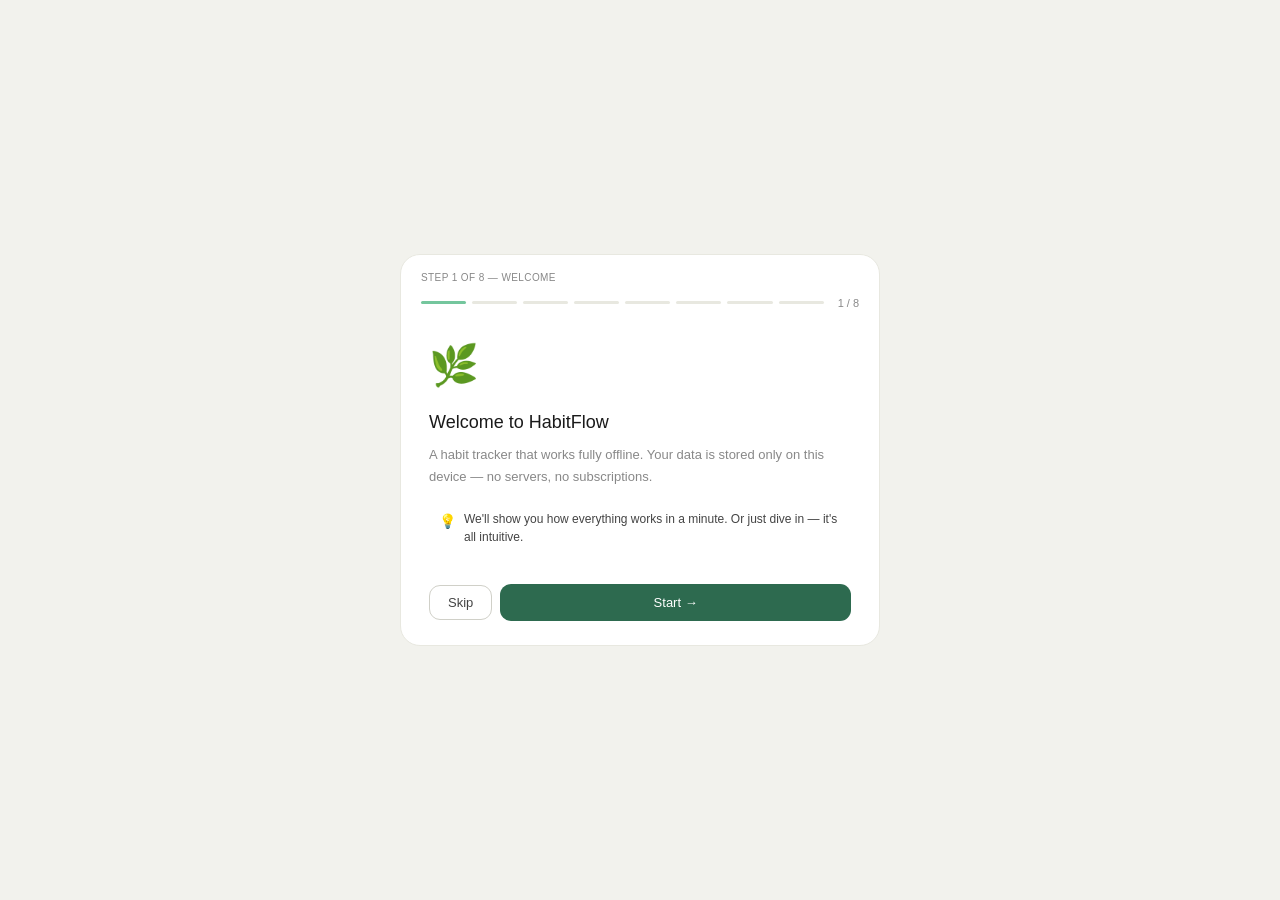
==== index.html @ 275e4781 "fix: move burger overlay to body level, add touchstart, bump SW to v6 Overlay inside sticky nav was " ====
<!DOCTYPE html>
<html lang="en" data-theme="light">
<head>
  <meta charset="UTF-8">
  <meta name="viewport" content="width=device-width, initial-scale=1.0">
  <title>HabitFlow</title>
  <meta name="description" content="Offline habit tracker — your data stays on your device">
  <meta name="theme-color" content="#2d6a4f">
  <meta name="mobile-web-app-capable" content="yes">
  <meta name="apple-mobile-web-app-capable" content="yes">
  <meta name="apple-mobile-web-app-status-bar-style" content="default">
  <meta name="apple-mobile-web-app-title" content="HabitFlow">
  <link rel="manifest" href="manifest.json">
  <link rel="apple-touch-icon" href="icons/icon-192.png">
  <link rel="stylesheet" href="css/style.css">
</head>
<body>

<canvas id="confCanvas"></canvas>

<div id="iosInAppBanner" class="ios-inapp-banner" hidden role="alert">
  <div class="ios-inapp-banner-inner">
    <p class="ios-inapp-banner-msg" id="iosInAppBannerMsg"></p>
    <button type="button" class="ios-inapp-banner-close"
            onclick="dismissIOSInAppBanner()" aria-label="Close">×</button>
  </div>
</div>

<!-- ════════════ ОНБОРДИНГ-МАСТЕР ════════════ -->
<div class="ob-overlay" id="onboardingScreen">
  <div class="ob-wizard">

    <!-- Прогресс -->
    <div class="ob-progress" id="obProgress"></div>

    <!-- Тело шага -->
    <div class="ob-body" id="obBody"></div>

    <!-- Футер -->
    <div class="ob-footer" id="obFooter"></div>

  </div>
</div>

<div class="app">

  <!-- ════════════ TOP NAV ════════════ -->
  <nav class="topnav">
    <div class="topnav-inner">

    <div class="nav-brand">
      <div class="nav-brand-icon">🌿</div>
      <span class="nav-brand-name">HabitFlow</span>
      <span class="nav-mobile-screen" id="navScreenName">Today</span>
      <div class="nav-mobile-date">
        <div class="nav-mobile-date-main" id="navDateMain">January 1</div>
        <div class="nav-mobile-date-week" id="navDateWeek">Monday</div>
      </div>
    </div>

    <div class="nav-tabs">
      <button class="nav-tab active" data-screen="today"
              type="button" onclick="navigate('today')">☀️ Today</button>
      <button class="nav-tab" data-screen="habits"
              type="button" onclick="navigate('habits')">✅ Habits</button>
      <button class="nav-tab" data-screen="analytics"
              type="button" onclick="navigate('analytics')">📊 Analytics</button>
      <button class="nav-tab" data-screen="badges"
              type="button" onclick="navigate('badges')">🏅 Badges</button>
    </div>

    <div class="nav-right">
      <div class="nav-net-status" id="navNetStatus" role="status" aria-live="polite">
        <span class="nav-net-status-ico" id="navNetStatusIco" aria-hidden="true"></span>
        <span class="nav-net-status-txt" id="navNetStatusTxt">● Online</span>
      </div>

      <!-- Аватар (только ПК) -->
      <button class="nav-avatar" type="button" onclick="navigate('badges')">
        <div class="nav-av-pic" id="navAvPic">🌱</div>
        <span class="nav-av-text" id="navAvText">Beginner · 0 pts</span>
      </button>

      <!-- Бургер-кнопка -->
      <button class="burger-btn" type="button"
              onclick="toggleBurger()" id="burgerBtn"
              title="Menu">
        <span class="burger-line"></span>
        <span class="burger-line"></span>
        <span class="burger-line"></span>
      </button>

    </div>

    <!-- Бургер-меню (дровер) -->
    <div class="burger-drawer" id="burgerDrawer">

      <!-- Тема -->
      <div class="burger-section">
        <div class="burger-section-title">Theme</div>
        <div class="burger-theme-grid">
          <button type="button" class="theme-btn active"
                  data-theme="light" onclick="setTheme('light')">
            <span class="theme-btn-ico">☀️</span>
            <span class="theme-btn-label">Light</span>
          </button>
          <button type="button" class="theme-btn"
                  data-theme="dark" onclick="setTheme('dark')">
            <span class="theme-btn-ico">🌙</span>
            <span class="theme-btn-label">Dark</span>
          </button>
          <button type="button" class="theme-btn"
                  data-theme="forest" onclick="setTheme('forest')">
            <span class="theme-btn-ico">🌿</span>
            <span class="theme-btn-label">Forest</span>
          </button>
          <button type="button" class="theme-btn"
                  data-theme="veloce" onclick="setTheme('veloce')">
            <span class="theme-btn-ico">◈</span>
            <span class="theme-btn-label">Veloce</span>
          </button>
        </div>
      </div>

      <!-- Виджеты (главный экран): прогресс дня → рекорд → серия → настроение -->
      <div class="burger-section">
        <div class="burger-section-title">Widgets</div>
        <div class="burger-widget-row">
          <span class="burger-widget-ico" aria-hidden="true">📊</span>
          <span class="burger-widget-label">Day progress</span>
          <button type="button" class="burger-widget-toggle" id="dayProgressWidgetToggleBurger"
                  onclick="toggleDayProgressWidget()"
                  aria-label="Show Day progress card on Today screen">
            <span class="mood-toggle-knob"></span>
          </button>
        </div>
        <div class="burger-widget-row">
          <span class="burger-widget-ico" aria-hidden="true">🏆</span>
          <span class="burger-widget-label">Personal best</span>
          <button type="button" class="burger-widget-toggle" id="bestStreakWidgetToggleBurger"
                  onclick="toggleBestStreakWidget()"
                  aria-label="Show Personal best card on Today screen">
            <span class="mood-toggle-knob"></span>
          </button>
        </div>
        <div class="burger-widget-row">
          <span class="burger-widget-ico" aria-hidden="true">🔥</span>
          <span class="burger-widget-label">Streak</span>
          <button type="button" class="burger-widget-toggle" id="seriesWidgetToggleBurger"
                  onclick="toggleSeriesWidget()"
                  aria-label="Show Streak card on Today screen">
            <span class="mood-toggle-knob"></span>
          </button>
        </div>
        <div class="burger-widget-row">
          <span class="burger-widget-ico" aria-hidden="true">😊</span>
          <span class="burger-widget-label">Mood</span>
          <button type="button" class="burger-widget-toggle" id="moodToggleBurger"
                  onclick="toggleMood()"
                  aria-label="Show mood widget on Today screen">
            <span class="mood-toggle-knob"></span>
          </button>
        </div>
      </div>

      <!-- Данные -->
      <div class="burger-section">
        <div class="burger-section-title">Data</div>
        <button type="button" class="burger-item"
                onclick="exportData();closeBurger()">
          <span class="burger-item-ico">💾</span>
          <span>Save backup</span>
        </button>
        <button type="button" class="burger-item"
                onclick="triggerImport();closeBurger()">
          <span class="burger-item-ico">📂</span>
          <span>Load backup</span>
        </button>
      </div>

      <!-- Прочее -->
      <div class="burger-section">
        <button type="button" class="burger-item" id="pwaInstallBtn"
                onclick="closeBurger();pwaTryInstall()">
          <span class="burger-item-ico">📲</span>
          <span>Install app</span>
        </button>
        <button type="button" class="burger-item"
                onclick="openOnboarding();closeBurger()">
          <span class="burger-item-ico">🎓</span>
          <span>App tutorial</span>
        </button>
        <button type="button" class="burger-item"
                onclick="openGuide();closeBurger()">
          <span class="burger-item-ico">❓</span>
          <span>Help</span>
        </button>
      </div>

      <div class="burger-version" id="burgerVersion"></div>

    </div>

    <input type="file" id="importFile" accept=".json,.html"
           style="display:none" onchange="importData(event)">

    </div>
  </nav>

  <!-- Нижняя навигация (только телефон) -->
  <nav class="bottom-nav" id="bottomNav">
    <button class="bottom-nav-item active" data-screen="today"
            type="button" onclick="navigate('today')">
      <span class="bottom-nav-ico">☀️</span>
      <span class="bottom-nav-lbl">Today</span>
    </button>
    <button class="bottom-nav-item" data-screen="habits"
            type="button" onclick="navigate('habits')">
      <span class="bottom-nav-ico">✅</span>
      <span class="bottom-nav-lbl">Habits</span>
    </button>
    <button class="bottom-nav-item" data-screen="analytics"
            type="button" onclick="navigate('analytics')">
      <span class="bottom-nav-ico">📊</span>
      <span class="bottom-nav-lbl">Analytics</span>
    </button>
    <button class="bottom-nav-item" data-screen="badges"
            type="button" onclick="navigate('badges')">
      <span class="bottom-nav-ico">🏅</span>
      <span class="bottom-nav-lbl">Badges</span>
    </button>
  </nav>

  <!-- ════════════ ЭКРАН: СЕГОДНЯ ════════════ -->
  <div class="screen active" id="screenToday">
    <div class="page-grid">

      <!-- ── Левая колонка: дашборд дня ── -->
      <div class="panel panel-body" id="todayLeft">

        <!-- Заголовок левой колонки «Сегодня» (на ПК/планшете; на телефоне скрыт в CSS) -->
        <div class="panel-title">Today's summary</div>

        <!-- Карточка прогресса дня (отдельно, над стриком) -->
        <div id="dayProgressSection" class="dash-gauge-card dash-gauge-card--top">
          <div id="segWrap">
            <svg id="gaugeArcSvg" viewBox="0 0 100 100" width="96" height="96" aria-hidden="true">
              <circle cx="50" cy="50" r="40" fill="none"
                      stroke="var(--border)" stroke-width="9"/>
              <circle id="gaugeArcFill" cx="50" cy="50" r="40" fill="none"
                      stroke="var(--accent)" stroke-width="9"
                      stroke-linecap="round"
                      stroke-dasharray="251.2" stroke-dashoffset="251.2"
                      transform="rotate(-90 50 50)"/>
            </svg>
            <div class="gauge-center">
              <div id="gaugePct" class="gauge-pct">0%</div>
            </div>
          </div>
          <div id="donutMeta" class="gauge-meta">0 of 0</div>
        </div>

        <!-- Личный рекорд (дней подряд; между прогрессом и серией) -->
        <div id="streakBestSection" class="dash-streak-card dash-streak-card--best">
          <div class="dash-streak-best-line">
            <span class="dash-streak-best-lbl">Personal best</span>
            <span class="dash-streak-best-val">
              <span id="streakVal">0</span><span class="dash-streak-best-unit"> days</span>
            </span>
          </div>
        </div>

        <!-- Серия (название привычки; длинное — переносится) -->
        <div id="streakSeriesSection" class="dash-streak-card dash-streak-card--series">
          <div class="dash-streak-series-line">
            <span class="dash-streak-series-lbl">Streak</span>
            <span class="dash-streak-series-val" id="streakName">—</span>
          </div>
        </div>

        <!-- Настроение -->
        <div id="moodSection" class="hidden">
          <div class="divider"></div>
          <div class="mood-compact-row">
            <div class="mood-compact-label">Track your mood</div>
            <div class="mood-row" id="moodRow"></div>
          </div>
        </div>

      </div>

      <!-- ── Центр: карточки привычек ── -->
      <div style="display:flex;flex-direction:column;gap:6px"
           id="todayCenter">

        <!-- Полезные -->
        <div class="sec-header">
          <span class="sec-label">Good habits</span>
          <span class="sec-badge" id="goodBadge">0 of 0</span>
        </div>
        <div id="goodList"
             style="display:flex;flex-direction:column;gap:6px"></div>

        <!-- Бонусные (скрыты по умолчанию) -->
        <div id="bonusSection" class="hidden">
          <div class="sec-header">
            <span class="sec-label">Bonus habits</span>
            <span class="sec-badge bonus">day off · +10 pts</span>
          </div>
          <div id="bonusList"
               style="display:flex;flex-direction:column;gap:6px"></div>
        </div>

        <!-- Вредные (скрыты если нет) -->
        <div id="badSection" class="hidden">
          <div class="sec-header" style="margin-top:4px">
            <span class="sec-label">Bad habits</span>
            <span class="sec-badge bad" id="badBadge"></span>
          </div>
          <div id="badList"
               style="display:flex;flex-direction:column;gap:6px"></div>

          <!-- Прогресс вредных -->
          <div class="progress-block">
            <div class="progress-header">
              <span class="progress-label">Held strong today</span>
              <span class="progress-pct" id="badPct"
                    style="color:var(--accent)">0 of 0</span>
            </div>
            <div class="bad-bar-track">
              <div class="bad-bar-green" id="badBarGreen"
                   style="width:0%"></div>
              <div class="bad-bar-red"   id="badBarRed"
                   style="width:0%"></div>
            </div>
            <div class="bar-legend">
              <div class="bar-legend-item">
                <div class="bar-legend-dot"
                     style="background:var(--accent)"></div>
                <span id="badLgGreen">Held: 0</span>
              </div>
              <div class="bar-legend-item">
                <div class="bar-legend-dot"
                     style="background:var(--bad)"></div>
                <span id="badLgRed">Slips: 0</span>
              </div>
              <div class="bar-legend-item">
                <div class="bar-legend-dot"
                     style="background:var(--border2)"></div>
                <span id="badLgGray">Unmarked: 0</span>
              </div>
            </div>
          </div>
        </div>

      </div>

      <!-- ── Правая колонка: статистика ── -->
      <div id="todayRight" style="display:flex;flex-direction:column;gap:12px">

        <!-- Хитмап 30 дней -->
        <div class="panel panel-body">
          <div class="panel-title">Activity · 30 days</div>
          <div class="heatmap" id="heatmap30"></div>
          <div class="bar-legend" style="margin-top:8px;
                                          justify-content:flex-end">
            <div class="bar-legend-item">
              <div class="bar-legend-dot"
                   style="background:var(--border2)"></div>
              <div class="bar-legend-dot"
                   style="background:var(--accent3)"></div>
              <div class="bar-legend-dot"
                   style="background:var(--accent2)"></div>
              <div class="bar-legend-dot"
                   style="background:var(--accent)"></div>
              <span style="margin-left:2px">less → more</span>
            </div>
          </div>
        </div>

        <!-- XP -->
        <div class="panel panel-body">
          <div class="xp-row">
            <span class="xp-stage" id="xpStage">Beginner</span>
            <span class="xp-next"  id="xpNext">→ In the Flow</span>
          </div>
          <div class="xp-track">
            <div class="xp-fill" id="xpFill" style="width:0%"></div>
          </div>
          <div class="xp-pts-row">
            <span id="xpCur">0 pts</span>
            <span id="xpMax">500 pts</span>
          </div>
        </div>

        <!-- Значки -->
        <div class="panel panel-body">
          <div class="panel-title" id="badgesTitle">Badges · 0 of 8</div>
          <div class="badges-grid" id="badgesGrid"></div>
        </div>

        <!-- Добавить привычку -->
        <button class="btn-add" type="button" onclick="openCreate('good')">
          <span class="btn-add-ico">+</span>
          Add habit
        </button>

      </div>

    </div>
  </div>

  <!-- ════════════ ОСТАЛЬНЫЕ ЭКРАНЫ ════════════ -->
  <div class="screen" id="screenHabits"></div>
  <div class="screen" id="screenAnalytics"></div>
  <div class="screen" id="screenBadges"></div>

</div><!-- .app -->

<!-- ════════════ МОДАЛКИ ════════════ -->
<div class="overlay" id="createOverlay"
     onclick="closeCreate(event)">
  <div class="modal" onclick="event.stopPropagation()"
       id="createModal"></div>
</div>

<div class="overlay" id="deleteOverlay"
     onclick="closeDelete(event)">
  <div class="modal" onclick="event.stopPropagation()"
       id="deleteModal"></div>
</div>

<div class="overlay" id="slipOverlay" onclick="closeSlip(event)">
  <div class="modal" onclick="event.stopPropagation()"
       id="slipModal"></div>
</div>

<div class="overlay" id="guideOverlay" onclick="closeGuide(event)">
  <div class="modal guide-modal" onclick="event.stopPropagation()">
    <div class="guide-modal-head">
      <button type="button" class="btn btn-ghost guide-close"
              onclick="closeGuide()">Close</button>
    </div>
    <div class="guide-body" id="guideBody"></div>
  </div>
</div>

<!-- ════════════ ТОСТЫ ════════════ -->
<div class="toast-wrap" id="toastWrap"></div>

<!-- Тост бейджа -->
<div id="badgeToast"
     style="display:none;position:fixed;bottom:24px;right:24px;
            background:var(--surface);border:0.5px solid var(--border);
            border-radius:var(--r-lg);padding:12px 16px;
            align-items:center;gap:12px;z-index:8000;
            box-shadow:0 4px 20px rgba(0,0,0,.1)">
  <div style="font-size:28px" id="badgeToastEmoji"></div>
  <div>
    <div style="font-size:13px;font-weight:500"
         id="badgeToastTitle"></div>
    <div style="font-size:11px;color:var(--text3)"
         id="badgeToastDesc"></div>
  </div>
</div>

<!-- ════════════ СКРИПТЫ ════════════ -->
<script src="js/data.js"></script>
<script src="js/state.js"></script>
<script src="js/helpers.js"></script>
<script src="js/render.js"></script>
<script src="js/actions.js"></script>
<script src="js/ui.js"></script>

<div class="burger-overlay" id="burgerOverlay" onclick="closeBurger()"></div>

</body>
</html>
---- css/style.css ----
﻿*, *::before, *::after { box-sizing: border-box; margin: 0; padding: 0; }

body {
  font-family: -apple-system, BlinkMacSystemFont, 'Segoe UI', sans-serif;
  background: var(--bg);
  color: var(--text1);
  font-size: 14px;
  line-height: 1.5;
  min-height: 100vh;
}

/* в”Ђв”Ђ РџРµСЂРµРјРµРЅРЅС‹Рµ в”Ђв”Ђв”Ђв”Ђв”Ђв”Ђв”Ђв”Ђв”Ђв”Ђв”Ђв”Ђв”Ђв”Ђв”Ђв”Ђв”Ђв”Ђв”Ђв”Ђв”Ђв”Ђв”Ђв”Ђв”Ђв”Ђв”Ђв”Ђв”Ђ */
:root {
  --bg:          #f2f2ed;
  --surface:     #ffffff;
  --border:      #e8e8e0;
  --border2:     #d0d0c8;

  --accent:      #2d6a4f;
  --accent2:     #74c69d;
  --accent3:     #c8e6d4;
  --accent-bg:   #f0faf4;

  --bad:         #e8856a;
  --bad-light:   #f5c0a8;
  --bad-bg:      #fef5f2;

  --bonus:       #d4a017;
  --bonus-light: #f0cc6a;
  --bonus-bg:    #fef9ee;

  --text1: #1a1a1a;
  --text2: #444444;
  --text3: #888888;
  --text4: #bbbbbb;

  --r-sm: 8px;
  --r-md: 11px;
  --r-lg: 14px;

  --streak-color: #e8720a;
  --hm-lv4:       #1a4d38;
}

/* в”Ђв”Ђ Р›СЌР№Р°СѓС‚ РїСЂРёР»РѕР¶РµРЅРёСЏ в”Ђв”Ђв”Ђв”Ђв”Ђв”Ђв”Ђв”Ђв”Ђв”Ђв”Ђв”Ђв”Ђв”Ђв”Ђв”Ђв”Ђв”Ђв”Ђв”Ђв”Ђв”Ђ */
.app {
  display: flex;
  flex-direction: column;
  min-height: 100vh;
}

.app > * {
  width: 100%;
}

/* Баннер: iPhone, встроенный браузер (ВК и др.) → открыть в Safari */
.ios-inapp-banner {
  position: fixed;
  top: 0;
  left: 0;
  right: 0;
  z-index: 10050;
  padding: max(10px, env(safe-area-inset-top, 0px)) 44px 12px 14px;
  background: linear-gradient(180deg, #1e4d3a 0%, var(--accent) 100%);
  color: #fff;
  font-size: 13px;
  line-height: 1.45;
  box-shadow: 0 2px 12px rgba(0, 0, 0, 0.18);
}

.ios-inapp-banner-inner {
  position: relative;
  max-width: 1280px;
  margin: 0 auto;
}

.ios-inapp-banner-msg {
  margin: 0;
  padding-right: 4px;
}

.ios-inapp-banner-close {
  position: absolute;
  top: 0;
  right: 0;
  width: 36px;
  height: 36px;
  margin: -4px -6px 0 0;
  border: none;
  border-radius: var(--r-sm);
  background: rgba(255, 255, 255, 0.15);
  color: #fff;
  font-size: 22px;
  line-height: 1;
  cursor: pointer;
  font-family: inherit;
  transition: background .15s;
}

.ios-inapp-banner-close:hover {
  background: rgba(255, 255, 255, 0.28);
}

html.ios-inapp-banner-visible .app {
  padding-top: calc(env(safe-area-inset-top, 0px) + 118px);
}

@media (min-width: 700px) {
  html.ios-inapp-banner-visible .app {
    padding-top: calc(env(safe-area-inset-top, 0px) + 96px);
  }
}

/* в”Ђв”Ђ Р’РµСЂС…РЅСЏСЏ РЅР°РІРёРіР°С†РёСЏ в”Ђв”Ђв”Ђв”Ђв”Ђв”Ђв”Ђв”Ђв”Ђв”Ђв”Ђв”Ђв”Ђв”Ђв”Ђв”Ђв”Ђв”Ђв”Ђв”Ђв”Ђв”Ђ */
.topnav {
  position: sticky;
  top: 0;
  z-index: 100;
  height: 52px;
  background: var(--surface);
  border-bottom: 0.5px solid var(--border);
  padding: 0 20px;
}

.topnav-inner {
  position: relative;
  max-width: 1280px;
  margin: 0 auto;
  height: 100%;
  display: flex;
  align-items: center;
  justify-content: space-between;
  gap: 16px;
}

.nav-brand {
  display: flex;
  align-items: center;
  gap: 8px;
  flex-shrink: 0;
}
.nav-brand-icon {
  width: 28px;
  height: 28px;
  border-radius: 8px;
  background: var(--accent);
  display: flex;
  align-items: center;
  justify-content: center;
  font-size: 14px;
}
.nav-brand-name {
  font-size: 15px;
  font-weight: 500;
}
.nav-mobile-screen {
  display: none;
}
.nav-mobile-date {
  display: flex;
  align-items: baseline;
  gap: 6px;
  margin-left: 8px;
}
.nav-mobile-date-main {
  font-size: 11px;
  color: var(--text3);
  white-space: nowrap;
}
.nav-mobile-date-week {
  font-size: 11px;
  color: var(--text3);
  white-space: nowrap;
}

/* ПК / планшет: день недели перед датой, «понедельник, 8 апреля» */
@media (min-width: 481px) {
  .nav-mobile-date-week {
    order: -1;
  }
  .nav-mobile-date-week::after {
    content: ',\00a0';
  }
  .nav-net-status-ico {
    display: none !important;
  }
}

/*
  Индикатор сети: на телефоне (портрет и альбом) — только иконка; на планшете и ПК — текст.
  Ниже — альбом типичного смартфона: ширина > 480px, низкая высота, без hover (курсора).
*/
@media (min-width: 481px) and (max-width: 932px) and (max-height: 480px) and (hover: none) {
  .nav-net-status {
    padding: 0;
    width: 28px;
    height: 28px;
    min-width: 28px;
    border-radius: var(--r-sm);
    margin-right: 4px;
    gap: 0;
  }
  .nav-net-status-txt {
    display: none !important;
  }
  .nav-net-status-ico {
    display: flex !important;
  }
}

.nav-tabs {
  display: flex;
  gap: 2px;
}
.nav-tab {
  padding: 6px 16px;
  border-radius: var(--r-md);
  font-size: 13px;
  color: var(--text3);
  cursor: pointer;
  border: none;
  background: transparent;
  transition: background .15s, color .15s;
  display: flex;
  align-items: center;
  gap: 5px;
  white-space: nowrap;
}
.nav-tab:hover  { background: var(--bg); color: var(--text2); }
.nav-tab.active { background: var(--accent); color: #fff; font-weight: 500; }

.nav-right {
  display: flex;
  align-items: center;
  gap: 8px;
  flex-shrink: 0;
}
.nav-net-status {
  display: flex;
  align-items: center;
  justify-content: center;
  gap: 6px;
  font-size: 11px;
  color: var(--accent);
  border: 0.5px solid var(--accent2);
  background: var(--accent-bg);
  border-radius: 999px;
  padding: 3px 8px;
  white-space: nowrap;
}
.nav-net-status-ico {
  display: none;
  align-items: center;
  justify-content: center;
  flex-shrink: 0;
  line-height: 0;
}
.nav-net-status-ico svg {
  display: block;
}
.nav-net-status.offline {
  color: var(--bad);
  border-color: var(--bad-light);
  background: var(--bad-bg);
}

.nav-avatar {
  display: flex;
  align-items: center;
  gap: 7px;
  padding: 4px 10px;
  border: 0.5px solid var(--border);
  border-radius: 20px;
  cursor: pointer;
  background: transparent;
  transition: border-color .15s;
}
.nav-avatar:hover { border-color: var(--border2); }
.nav-av-pic {
  width: 22px;
  height: 22px;
  border-radius: 50%;
  background: var(--accent3);
  display: flex;
  align-items: center;
  justify-content: center;
  font-size: 11px;
  overflow: hidden;
  flex-shrink: 0;
}
.nav-av-pic img { width: 100%; height: 100%; object-fit: cover; }
.nav-av-text {
  font-size: 12px;
  color: var(--text3);
  white-space: nowrap;
}

/* в”Ђв”Ђ РћСЃРЅРѕРІРЅР°СЏ СЃРµС‚РєР° 3 РєРѕР»РѕРЅРєРё в”Ђв”Ђв”Ђв”Ђв”Ђв”Ђв”Ђв”Ђв”Ђв”Ђв”Ђв”Ђв”Ђв”Ђв”Ђ */
.page-grid {
  display: grid;
  grid-template-columns: 220px 1fr 232px;
  gap: 12px;
  padding: 12px;
  align-items: start;
  flex: 1;
  max-width: 1280px;
  margin: 0 auto;
  width: 100%;
}

/* в”Ђв”Ђ Р­РєСЂР°РЅС‹ в”Ђв”Ђв”Ђв”Ђв”Ђв”Ђв”Ђв”Ђв”Ђв”Ђв”Ђв”Ђв”Ђв”Ђв”Ђв”Ђв”Ђв”Ђв”Ђв”Ђв”Ђв”Ђв”Ђв”Ђв”Ђв”Ђв”Ђв”Ђв”Ђв”Ђв”Ђв”Ђв”Ђ */
.screen { display: none; }
.screen.active { display: contents; }

/* в”Ђв”Ђ РЈРЅРёРІРµСЂСЃР°Р»СЊРЅР°СЏ РїР°РЅРµР»СЊ в”Ђв”Ђв”Ђв”Ђв”Ђв”Ђв”Ђв”Ђв”Ђв”Ђв”Ђв”Ђв”Ђв”Ђв”Ђв”Ђв”Ђв”Ђв”Ђ */
.panel {
  background: var(--surface);
  border: 0.5px solid var(--border);
  border-radius: var(--r-lg);
  overflow: hidden;
}
.panel-body { padding: 16px; }
.panel-title {
  font-size: 11px;
  color: var(--text3);
  text-transform: uppercase;
  letter-spacing: 0.5px;
  margin-bottom: 12px;
}

/* в”Ђв”Ђ РЎРµРєС†РёСЏ-Р·Р°РіРѕР»РѕРІРѕРє в”Ђв”Ђв”Ђв”Ђв”Ђв”Ђв”Ђв”Ђв”Ђв”Ђв”Ђв”Ђв”Ђв”Ђв”Ђв”Ђв”Ђв”Ђв”Ђв”Ђв”Ђв”Ђв”Ђ */
.sec-header {
  display: flex;
  justify-content: space-between;
  align-items: center;
  padding: 10px 0 6px;
}
.sec-label {
  font-size: 11px;
  color: var(--text3);
  text-transform: uppercase;
  letter-spacing: 0.5px;
}
.sec-badge {
  font-size: 11px;
  font-weight: 500;
  padding: 3px 10px;
  border-radius: 20px;
  background: var(--accent-bg);
  color: var(--accent);
  border: 0.5px solid var(--accent2);
}
.sec-badge.bad {
  background: var(--bad-bg);
  color: var(--bad);
  border-color: var(--bad-light);
}
.sec-badge.bonus {
  background: var(--bonus-bg);
  color: var(--bonus);
  border-color: var(--bonus-light);
}

/* в”Ђв”Ђ Р Р°Р·РґРµР»РёС‚РµР»СЊ в”Ђв”Ђв”Ђв”Ђв”Ђв”Ђв”Ђв”Ђв”Ђв”Ђв”Ђв”Ђв”Ђв”Ђв”Ђв”Ђв”Ђв”Ђв”Ђв”Ђв”Ђв”Ђв”Ђв”Ђв”Ђв”Ђв”Ђв”Ђ */
.divider {
  height: 0.5px;
  background: var(--border);
  margin: 12px 0;
}

/* в”Ђв”Ђ РљР°СЂС‚РѕС‡РєР° РїСЂРёРІС‹С‡РєРё (РїРѕР»РµР·РЅР°СЏ) в”Ђв”Ђв”Ђв”Ђв”Ђв”Ђв”Ђв”Ђв”Ђв”Ђв”Ђ */
.hcard {
  background: var(--surface);
  border: 0.5px solid var(--border);
  border-radius: var(--r-lg);
  overflow: hidden;
  position: relative;
  cursor: pointer;
  user-select: none;
  transition: border-color .2s, opacity .2s, transform .1s;
}
.hcard:active      { transform: scale(0.99); }
.hcard.hc-active   { border-color: var(--accent2); }
.hcard.hc-done     { opacity: 0.62; }
.hcard.hc-bonus    { border-color: var(--bonus-light); opacity: 1; }
.hcard.hc-bonus-done { border-color: var(--bonus-light); opacity: 0.62; }

.hcard-row {
  display: flex;
  align-items: stretch;
  min-height: 68px;
}

/* Р—РµР»С‘РЅР°СЏ Р·РѕРЅР° СЃР»РµРІР° вЂ” РїРѕСЏРІР»СЏРµС‚СЃСЏ РїРѕСЃР»Рµ С‡РµРєР° */
.hcard-done-zone {
  width: 0;
  overflow: hidden;
  flex-shrink: 0;
  display: flex;
  align-items: center;
  justify-content: center;
  flex-direction: column;
  gap: 2px;
  background: var(--accent);
  transition: width .32s cubic-bezier(.4,0,.2,1);
}
.hcard.hc-done       .hcard-done-zone { width: 52px; }
.hcard.hc-bonus-done .hcard-done-zone { width: 52px; background: var(--bonus); }

.hcard-done-ico {
  font-size: 15px;
  color: #fff;
  opacity: 0;
  transition: opacity .2s .15s;
}
.hcard-done-lbl {
  font-size: 9px;
  color: rgba(255,255,255,.85);
  opacity: 0;
  transition: opacity .2s .2s;
}
.hcard.hc-done .hcard-done-ico,
.hcard.hc-done .hcard-done-lbl,
.hcard.hc-bonus-done .hcard-done-ico,
.hcard.hc-bonus-done .hcard-done-lbl { opacity: 1; }

/* РћСЃРЅРѕРІРЅРѕР№ РєРѕРЅС‚РµРЅС‚ РєР°СЂС‚РѕС‡РєРё */
.hcard-body {
  flex: 1;
  padding: 11px 13px;
  display: flex;
  flex-direction: column;
  justify-content: center;
  gap: 3px;
  min-width: 0;
}
.hcard-top {
  display: flex;
  align-items: center;
  gap: 8px;
}
.hcard-ico  { font-size: 17px; flex-shrink: 0; }
.hcard-name {
  font-size: 13px;
  font-weight: 500;
  color: var(--text1);
  white-space: nowrap;
  overflow: hidden;
  text-overflow: ellipsis;
}
.hcard-sub { font-size: 11px; color: var(--text3); padding-left: 25px; }
.hcard-sub.hs-streak { color: var(--streak-color); }
.hcard-sub.hs-bonus  { color: var(--bonus); }

/* РџСЂР°РІР°СЏ Р·РѕРЅР° вЂ” РєРЅРѕРїРєР° С‡РµРєР° */
.hcard-check-zone {
  width: 52px;
  flex-shrink: 0;
  display: flex;
  align-items: center;
  justify-content: center;
  border-left: 0.5px solid var(--border);
  overflow: hidden;
  transition: width .32s cubic-bezier(.4,0,.2,1);
}
.hcard.hc-done .hcard-check-zone,
.hcard.hc-bonus-done .hcard-check-zone { width: 0; border-left: none; }
.hcard.hc-active .hcard-check-zone { border-color: var(--accent2); }
.hcard.hc-bonus  .hcard-check-zone { border-color: var(--bonus-light); }

.hcard-btn {
  width: 28px;
  height: 28px;
  border-radius: 50%;
  border: 1.5px solid var(--border2);
  display: flex;
  align-items: center;
  justify-content: center;
  transition: border-color .2s, transform .15s;
}
.hcard:hover .hcard-btn   { transform: scale(1.1); }
.hcard.hc-active .hcard-btn { border-color: var(--accent); }
.hcard.hc-bonus  .hcard-btn { border-color: var(--bonus); }

/* РџСЂРѕРіСЂРµСЃСЃ-С‡РµСЂС‚Р° СЃРЅРёР·Сѓ */
.hcard-bar-track { height: 2px; background: var(--border); }
.hcard-bar {
  height: 100%;
  width: 0%;
  border-radius: 0 2px 2px 0;
  transition: width .4s ease;
}
.hcard.hc-done       .hcard-bar { width: 100%; background: var(--accent); }
.hcard.hc-bonus-done .hcard-bar { width: 100%; background: var(--bonus); }

/* РњРµС‚РєР° РІСЂРµРјРµРЅРё */
.hcard-time {
  position: absolute;
  right: 8px;
  top: 7px;
  font-size: 10px;
  color: var(--accent);
  opacity: 0;
  transition: opacity .3s .2s;
  pointer-events: none;
}
.hcard.hc-done       .hcard-time { opacity: 1; }
.hcard.hc-bonus-done .hcard-time { opacity: 1; color: var(--bonus); }

/* в”Ђв”Ђ РљР°СЂС‚РѕС‡РєР° РІСЂРµРґРЅРѕР№ РїСЂРёРІС‹С‡РєРё в”Ђв”Ђв”Ђв”Ђв”Ђв”Ђв”Ђв”Ђв”Ђв”Ђв”Ђв”Ђв”Ђв”Ђ */
.bcard {
  background: transparent;
  border: none;
  border-radius: var(--r-lg);
  overflow: visible;
  position: relative;
  cursor: default;
  user-select: none;
  transform-style: preserve-3d;
  transition: transform 1.1s cubic-bezier(0.45, 0, 0.55, 1);
  min-height: 68px;
}
.bcard:active   { transform: scale(0.99); }
.bcard.bc-clean   { border-color: var(--accent2); }
.bcard.bc-slipped { border-color: var(--bad); }

.bcard-row {
  display: flex;
  align-items: stretch;
  min-height: 68px;
}

/* Р¦РІРµС‚РЅР°СЏ Р·РѕРЅР° СЃР»РµРІР° вЂ” РїРѕСЏРІР»СЏРµС‚СЃСЏ РїРѕСЃР»Рµ РІС‹Р±РѕСЂР° */
.bcard-result-zone {
  width: 0;
  overflow: hidden;
  flex-shrink: 0;
  display: flex;
  align-items: center;
  justify-content: center;
  flex-direction: column;
  gap: 2px;
  cursor: pointer;
  transition: width .32s cubic-bezier(.4,0,.2,1);
}
.bcard.bc-clean   .bcard-result-zone { width: 52px; background: var(--accent); }
.bcard.bc-slipped .bcard-result-zone { width: 52px; background: var(--bad); }

.bcard-result-ico {
  font-size: 15px;
  color: #fff;
  opacity: 0;
  transition: opacity .2s .15s;
}
.bcard-result-lbl {
  font-size: 9px;
  color: rgba(255,255,255,.85);
  opacity: 0;
  transition: opacity .2s .2s;
}
.bcard.bc-clean .bcard-result-ico,
.bcard.bc-clean .bcard-result-lbl,
.bcard.bc-slipped .bcard-result-ico,
.bcard.bc-slipped .bcard-result-lbl { opacity: 1; }

/* РљРѕРЅС‚РµРЅС‚ */
.bcard-body {
  flex: 1;
  padding: 11px 13px;
  display: flex;
  flex-direction: column;
  justify-content: center;
  gap: 3px;
  min-width: 0;
}
.bcard-top  { display: flex; align-items: center; gap: 8px; }
.bcard-ico  { font-size: 17px; flex-shrink: 0; }
.bcard-name {
  font-size: 13px;
  font-weight: 500;
  color: var(--text1);
  white-space: nowrap;
  overflow: hidden;
  text-overflow: ellipsis;
}
.bcard-sub       { font-size: 11px; color: var(--text3); padding-left: 25px; }
.bcard-sub.bs-ok  { color: var(--accent); }
.bcard-sub.bs-bad { color: var(--bad); }

/* РџСЂР°РІР°СЏ Р·РѕРЅР° вЂ” РґРІРµ РєРЅРѕРїРєРё */
.bcard-btns {
  width: 84px;
  flex-shrink: 0;
  display: flex;
  align-items: center;
  justify-content: center;
  gap: 7px;
  padding: 0 11px;
  border-left: 0.5px solid var(--border);
  overflow: hidden;
  transition: width .32s cubic-bezier(.4,0,.2,1);
}
.bcard.bc-clean   .bcard-btns { width: 0; padding: 0; border-left: none; }
.bcard.bc-slipped .bcard-btns { width: 0; padding: 0; border-left: none; }

.btn-green {
  width: 30px; height: 30px;
  border-radius: 50%;
  border: 1.5px solid var(--accent);
  background: transparent;
  display: flex; align-items: center; justify-content: center;
  cursor: pointer;
  transition: background .15s, transform .1s;
  flex-shrink: 0;
}
.btn-green:hover { background: var(--accent-bg); transform: scale(1.1); }

.btn-red {
  width: 30px; height: 30px;
  border-radius: 50%;
  border: 1.5px solid var(--bad-light);
  background: transparent;
  display: flex; align-items: center; justify-content: center;
  cursor: pointer;
  transition: background .15s, transform .1s;
  flex-shrink: 0;
}
.btn-red:hover { background: var(--bad-bg); transform: scale(1.1); }

/* РџСЂРѕРіСЂРµСЃСЃ-С‡РµСЂС‚Р° РІСЂРµРґРЅРѕР№ */
.bcard-bar-track { height: 2px; background: var(--border); }
.bcard-bar {
  height: 100%;
  width: 0%;
  border-radius: 0 2px 2px 0;
  transition: width .4s ease;
}
.bcard.bc-clean   .bcard-bar { width: 100%; background: var(--accent); }
.bcard.bc-slipped .bcard-bar { width: 100%; background: var(--bad); }

/* в”Ђв”Ђ РџРѕР»РѕСЃР° РїСЂРѕРіСЂРµСЃСЃР° РґРЅСЏ в”Ђв”Ђв”Ђв”Ђв”Ђв”Ђв”Ђв”Ђв”Ђв”Ђв”Ђв”Ђв”Ђв”Ђв”Ђв”Ђв”Ђв”Ђв”Ђ */
.progress-block { margin-top: 14px; }
.progress-header {
  display: flex;
  justify-content: space-between;
  align-items: center;
  margin-bottom: 5px;
}
.progress-label { font-size: 11px; color: var(--text3); }
.progress-pct   { font-size: 11px; font-weight: 500; }

/* РџРѕР»РѕСЃР° РїРѕР»РµР·РЅС‹С…: Р·РµР»С‘РЅР°СЏ + Р·РѕР»РѕС‚Р°СЏ */
.good-bar-track {
  height: 6px;
  background: var(--border);
  border-radius: 3px;
  overflow: hidden;
  display: flex;
}
.good-bar-green {
  height: 100%;
  background: var(--accent);
  border-radius: 3px 0 0 3px;
  transition: width .4s ease;
}
.good-bar-gold {
  height: 100%;
  background: var(--bonus-light);
  transition: width .4s ease;
}

/* РџРѕР»РѕСЃР° РІСЂРµРґРЅС‹С…: Р·РµР»С‘РЅР°СЏ + РєСЂР°СЃРЅР°СЏ */
.bad-bar-track {
  height: 6px;
  background: var(--border);
  border-radius: 3px;
  overflow: hidden;
  display: flex;
}
.bad-bar-green {
  height: 100%;
  background: var(--accent);
  transition: width .4s ease;
}
.bad-bar-red {
  height: 100%;
  background: var(--bad);
  transition: width .4s ease;
}

/* Р›РµРіРµРЅРґР° РїРѕР»РѕСЃС‹ */
.bar-legend {
  display: flex;
  gap: 12px;
  margin-top: 5px;
}
.bar-legend-item {
  display: flex;
  align-items: center;
  gap: 4px;
  font-size: 10px;
  color: var(--text3);
}
.bar-legend-dot {
  width: 7px; height: 7px;
  border-radius: 50%;
  flex-shrink: 0;
}

/* ── SVG-дуга прогресса дня ─────────────────────────────── */
#segWrap {
  position: relative;
  display: flex;
  align-items: center;
  justify-content: center;
  width: 96px;
  height: 96px;
  flex-shrink: 0;
}

#gaugeArcSvg {
  display: block;
}

.gauge-center {
  position: absolute;
  inset: 0;
  display: flex;
  align-items: center;
  justify-content: center;
}

.gauge-pct {
  font-size: 18px;
  font-weight: 700;
  color: var(--text1);
  line-height: 1;
}

.gauge-meta {
  font-size: 11px;
  color: var(--text3);
  text-align: center;
  margin-top: 4px;
}

#gaugeArcFill {
  transition: stroke-dashoffset .45s ease;
}

/* РљР°СЂС‚РѕС‡РєР° РёРЅРґРёРєР°С‚РѕСЂР° */
.dash-gauge-card {
  display: flex;
  flex-direction: column;
  align-items: center;
  gap: 6px;
}

/* Верхняя карточка только с графиком дня (над стриком) */
.dash-gauge-card--top {
  width: 100%;
  align-self: stretch;
  box-sizing: border-box;
  align-items: stretch;
}

#todayLeft .dash-gauge-card--top {
  background: var(--surface);
  border: 0.5px solid var(--border);
  border-radius: var(--r-lg);
  padding: 12px 14px;
}

/* РљР°СЂС‚РѕС‡РєР° СЃС‚СЂРёРєР° */
.dash-streak-card {
  display: flex;
  flex-direction: column;
  gap: 8px;
}

#todayLeft .dash-streak-card--best,
#todayLeft .dash-streak-card--series {
  width: 100%;
  align-self: stretch;
  box-sizing: border-box;
  background: var(--surface);
  border: 0.5px solid var(--border);
  border-radius: var(--r-lg);
  padding: 12px 14px;
}

/* Одна строка: подпись + число дней */
.dash-streak-best-line {
  display: flex;
  flex-wrap: nowrap;
  align-items: baseline;
  justify-content: space-between;
  gap: 8px;
  min-width: 0;
}

.dash-streak-best-lbl {
  font-size: 10px;
  color: var(--text3);
  flex-shrink: 0;
}

.dash-streak-best-val {
  display: flex;
  align-items: baseline;
  gap: 2px;
  white-space: nowrap;
  flex-shrink: 0;
}

.dash-streak-best-val #streakVal {
  font-size: 20px;
  font-weight: 500;
  color: var(--text1);
}

.dash-streak-best-unit {
  font-size: 11px;
  font-weight: 400;
  color: var(--text3);
}

.dash-streak-series-line {
  display: flex;
  align-items: flex-start;
  justify-content: space-between;
  gap: 8px 12px;
  min-width: 0;
}

.dash-streak-series-lbl {
  font-size: 10px;
  color: var(--text3);
  flex-shrink: 0;
  line-height: 1.35;
  padding-top: 1px;
}

.dash-streak-series-val {
  flex: 1;
  min-width: 0;
  font-size: 11px;
  font-weight: 500;
  color: var(--streak-color);
  text-align: right;
  line-height: 1.35;
  word-wrap: break-word;
  overflow-wrap: anywhere;
}

/* Левая колонка: не обрезаем настроение (у .panel по умолчанию overflow:hidden) */
#todayLeft.panel {
  overflow: visible;
}

#todayLeft > .panel-title {
  line-height: 1.4;
}

#todayLeft #moodSection {
  flex-shrink: 0;
  min-height: min-content;
  overflow: visible;
}

/* РќР°СЃС‚СЂРѕРµРЅРёРµ РєРѕРјРїР°РєС‚РЅРѕ */
.mood-compact-label {
  font-size: 10px;
  color: var(--text3);
  width: 100%;
  flex-shrink: 0;
  line-height: 1.3;
}

.mood-compact-row {
  display: flex;
  flex-direction: column;
  align-items: stretch;
  gap: 8px;
  padding-top: 8px;
  padding-bottom: 4px;
  overflow: visible;
  flex-shrink: 0;
  min-height: min-content;
}

#todayLeft .mood-compact-row {
  width: 100%;
  max-width: 260px;
  align-self: flex-start;
  box-sizing: border-box;
}

.mood-compact-row .mood-row {
  width: 100%;
  justify-content: space-between;
  flex-wrap: nowrap;
  flex-shrink: 0;
  min-height: 40px;
  overflow: visible;
}

/* в”Ђв”Ђ РЎРїРёРґРѕРјРµС‚СЂ в”Ђв”Ђв”Ђв”Ђв”Ђв”Ђв”Ђв”Ђв”Ђв”Ђв”Ђв”Ђв”Ђв”Ђв”Ђв”Ђв”Ђв”Ђв”Ђв”Ђв”Ђв”Ђв”Ђв”Ђв”Ђв”Ђв”Ђв”Ђв”Ђв”Ђ */
.donut-meta {
  font-size: 12px;
  color: var(--text3);
  text-align: center;
  margin-top: 4px;
}

/* в”Ђв”Ђ РҐРёС‚РјР°Рї 30 РґРЅРµР№ в”Ђв”Ђв”Ђв”Ђв”Ђв”Ђв”Ђв”Ђв”Ђв”Ђв”Ђв”Ђв”Ђв”Ђв”Ђв”Ђв”Ђв”Ђв”Ђв”Ђв”Ђв”Ђв”Ђв”Ђв”Ђ */
.heatmap {
  display: grid;
  grid-template-columns: repeat(10, 1fr);
  gap: 3px;
}
.hm-cell {
  aspect-ratio: 1;
  border-radius: 4px;
  background: var(--border);
  opacity: .55;
}
.hm-cell.lv1 { background: var(--accent3); opacity: .75; }
.hm-cell.lv2 { background: var(--accent2); opacity: .85; }
.hm-cell.lv3 { background: var(--accent);  opacity: 1; }
.hm-cell.lv4 { background: var(--hm-lv4);  opacity: 1; }
.hm-cell.today {
  outline: 2px solid var(--accent);
  outline-offset: 1px;
  opacity: 1;
}

/* ── Дорожная карта стадий ─────────────────────────────── */
.stages-road {
  display: flex;
  align-items: flex-start;
  justify-content: center;
  gap: 0;
  margin-top: 16px;
  padding: 4px 0 8px;
}

.stages-road-item {
  display: flex;
  flex-direction: column;
  align-items: center;
  gap: 4px;
  opacity: 0.4;
  flex: 1 1 0;
  min-width: 0;
}

.stages-road-item.done    { opacity: 0.7; }
.stages-road-item.current { opacity: 1; }

.stages-road-dot {
  width: 34px;
  height: 34px;
  border-radius: 50%;
  background: color-mix(in srgb, var(--sc) 20%, transparent);
  border: 2px solid var(--sc, var(--border));
  display: flex;
  align-items: center;
  justify-content: center;
  font-size: 16px;
  flex-shrink: 0;
  transition: transform .2s;
}

.stages-road-item.current .stages-road-dot {
  transform: scale(1.2);
  box-shadow: 0 0 10px color-mix(in srgb, var(--sc) 55%, transparent);
}

.stages-road-name {
  font-size: 9px;
  font-weight: 500;
  color: var(--text2);
  text-align: center;
  line-height: 1.2;
  word-break: break-word;
  hyphens: auto;
}

.stages-road-item.current .stages-road-name { color: var(--text1); font-weight: 600; }

.stages-road-pts {
  font-size: 8px;
  color: var(--text3);
}

.stages-road-line {
  width: 10px;
  height: 2px;
  background: var(--border);
  margin-top: 16px;
  flex: 0 0 10px;
  border-radius: 1px;
}

.stages-road-line.done { background: var(--accent2); }

/* в”Ђв”Ђ XP РїСЂРѕРіСЂРµСЃСЃ в”Ђв”Ђв”Ђв”Ђв”Ђв”Ђв”Ђв”Ђв”Ђв”Ђв”Ђв”Ђв”Ђв”Ђв”Ђв”Ђв”Ђв”Ђв”Ђв”Ђв”Ђв”Ђв”Ђв”Ђв”Ђв”Ђв”Ђв”Ђ */
.xp-row {
  display: flex;
  justify-content: space-between;
  align-items: baseline;
  margin-bottom: 6px;
}
.xp-stage { font-size: 12px; font-weight: 500; }
.xp-next  { font-size: 11px; color: var(--text3); }
.xp-track {
  height: 6px;
  background: var(--border);
  border-radius: 3px;
  overflow: hidden;
  margin-bottom: 5px;
}
.xp-fill {
  height: 100%;
  background: var(--accent);
  border-radius: 3px;
  transition: width .5s ease;
}
.xp-pts-row {
  display: flex;
  justify-content: space-between;
  font-size: 11px;
  color: var(--text3);
}

/* в”Ђв”Ђ Р—РЅР°С‡РєРё (СЃРµС‚РєР°) в”Ђв”Ђв”Ђв”Ђв”Ђв”Ђв”Ђв”Ђв”Ђв”Ђв”Ђв”Ђв”Ђв”Ђв”Ђв”Ђв”Ђв”Ђв”Ђв”Ђв”Ђв”Ђв”Ђв”Ђв”Ђ */
.badges-grid {
  display: grid;
  grid-template-columns: repeat(4, 1fr);
  gap: 6px;
}
.badge-cell {
  aspect-ratio: 1;
  border-radius: 50%;
  border: 0.5px solid var(--border);
  background: var(--bg);
  display: flex;
  align-items: center;
  justify-content: center;
  font-size: 15px;
  transition: transform .15s;
  cursor: default;
}
.badge-cell.earned {
  background: var(--accent-bg);
  border: 1.5px solid var(--accent2);
}
.badge-cell.locked { opacity: 0.28; }

/* в”Ђв”Ђ РќР°СЃС‚СЂРѕРµРЅРёРµ в”Ђв”Ђв”Ђв”Ђв”Ђв”Ђв”Ђв”Ђв”Ђв”Ђв”Ђв”Ђв”Ђв”Ђв”Ђв”Ђв”Ђв”Ђв”Ђв”Ђв”Ђв”Ђв”Ђв”Ђв”Ђв”Ђв”Ђв”Ђв”Ђ */
.mood-row {
  display: flex;
  justify-content: space-between;
  align-items: center;
  gap: 4px;
  min-width: 0;
}
.mood-btn {
  flex: 1 1 0;
  min-width: 26px;
  min-height: 26px;
  aspect-ratio: 1;
  border-radius: 50%;
  border: none;
  background: transparent;
  display: flex;
  align-items: center;
  justify-content: center;
  cursor: pointer;
  transition: transform .15s;
  padding: 2px;
}

.mood-btn:hover    { transform: scale(1.18); }
.mood-btn.selected {
  transform: scale(1.35);
  filter: drop-shadow(0 0 6px var(--accent));
}

/* в”Ђв”Ђ Toast в”Ђв”Ђв”Ђв”Ђв”Ђв”Ђв”Ђв”Ђв”Ђв”Ђв”Ђв”Ђв”Ђв”Ђв”Ђв”Ђв”Ђв”Ђв”Ђв”Ђв”Ђв”Ђв”Ђв”Ђв”Ђв”Ђв”Ђв”Ђв”Ђв”Ђв”Ђв”Ђв”Ђв”Ђ */
.toast-wrap {
  position: fixed;
  bottom: 20px;
  left: 50%;
  transform: translateX(-50%);
  display: flex;
  flex-direction: column;
  gap: 8px;
  z-index: 9000;
  pointer-events: none;
}
.toast {
  background: var(--surface);
  border: 0.5px solid var(--border);
  border-radius: var(--r-md);
  padding: 10px 16px;
  font-size: 12px;
  color: var(--text1);
  box-shadow: 0 4px 16px rgba(0,0,0,.08);
  opacity: 0;
  transform: translateY(8px);
  transition: opacity .2s, transform .2s;
  white-space: nowrap;
}

/* в”Ђв”Ђ РњРѕРґР°Р»СЊРЅС‹Рµ РѕРєРЅР° в”Ђв”Ђв”Ђв”Ђв”Ђв”Ђв”Ђв”Ђв”Ђв”Ђв”Ђв”Ђв”Ђв”Ђв”Ђв”Ђв”Ђв”Ђв”Ђв”Ђв”Ђв”Ђв”Ђв”Ђв”Ђ */
.overlay {
  position: fixed;
  inset: 0;
  background: rgba(0,0,0,.28);
  display: none;
  align-items: center;
  justify-content: center;
  z-index: 5000;
}
.overlay.open { display: flex; }
.modal {
  background: var(--surface);
  border-radius: var(--r-lg);
  border: 0.5px solid var(--border);
  padding: 20px;
  width: 400px;
  max-width: 92vw;
  max-height: 82vh;
  overflow-y: auto;
}
.modal-title {
  font-size: 15px;
  font-weight: 500;
  margin-bottom: 16px;
}
.modal-footer {
  display: flex;
  justify-content: flex-end;
  gap: 8px;
  margin-top: 20px;
}

/* РЎРїСЂР°РІРєР°: С‚РѕС‚ Р¶Рµ РІРёР·СѓР°Р», С‡С‚Рѕ РІ РѕС‚РґРµР»СЊРЅРѕРј HTML-С„Р°Р№Р»Рµ РїРѕРјРѕС‰Рё */
.guide-modal {
  width: min(640px, 94vw);
}

.guide-modal-head {
  display: flex;
  justify-content: flex-end;
  margin-bottom: 8px;
}

.guide-close {
  flex-shrink: 0;
  padding: 6px 12px;
}

.guide-body {
  font-family: -apple-system, BlinkMacSystemFont, 'Segoe UI', sans-serif;
  font-size: 14px;
  line-height: 1.6;
  color: #1a1a1a;
  max-height: min(78vh, 720px);
  overflow-y: auto;
  padding-right: 4px;
}

.guide-body * {
  box-sizing: border-box;
}

.guide-body .wrap {
  max-width: 640px;
  margin: 0 auto;
}

.guide-body h1 {
  font-size: 22px;
  font-weight: 500;
  margin-bottom: 6px;
}

.guide-body .subtitle {
  font-size: 13px;
  color: #888;
  margin-bottom: 32px;
}

.guide-body h2 {
  font-size: 13px;
  font-weight: 500;
  text-transform: uppercase;
  letter-spacing: 0.5px;
  color: #888;
  margin: 28px 0 10px;
}

.guide-body .card {
  background: #fff;
  border: 0.5px solid #e8e8e0;
  border-radius: 12px;
  padding: 16px 20px;
  margin-bottom: 8px;
}

.guide-body .card-title {
  font-size: 14px;
  font-weight: 500;
  margin-bottom: 4px;
}

.guide-body .card p {
  font-size: 13px;
  color: #444;
  margin: 0;
}

.guide-body .card p + p {
  margin-top: 8px;
}

.guide-body .tag {
  display: inline-block;
  font-size: 11px;
  padding: 2px 8px;
  border-radius: 6px;
  margin-bottom: 6px;
}

.guide-body .tag-good {
  background: #f0faf4;
  color: #2d6a4f;
  border: 0.5px solid #74c69d;
}

.guide-body .tag-bad {
  background: #fef5f2;
  color: #e8856a;
  border: 0.5px solid #f5c0a8;
}

.guide-body .tag-bonus {
  background: #fef9ee;
  color: #d4a017;
  border: 0.5px solid #f0cc6a;
}

.guide-body .card .tag + p {
  margin-top: 4px;
}

.guide-body .pts {
  color: #2d6a4f;
  font-weight: 500;
}

.guide-body .divider {
  height: 0.5px;
  background: #e8e8e0;
  margin: 8px 0;
}

.guide-body ul {
  padding-left: 18px;
  margin: 0;
}

.guide-body ul li {
  font-size: 13px;
  color: #444;
  margin-bottom: 4px;
}

.guide-body .footer {
  margin-top: 32px;
  font-size: 12px;
  color: #bbb;
  text-align: center;
}

/* в”Ђв”Ђ РљРЅРѕРїРєРё в”Ђв”Ђв”Ђв”Ђв”Ђв”Ђв”Ђв”Ђв”Ђв”Ђв”Ђв”Ђв”Ђв”Ђв”Ђв”Ђв”Ђв”Ђв”Ђв”Ђв”Ђв”Ђв”Ђв”Ђв”Ђв”Ђв”Ђв”Ђв”Ђв”Ђв”Ђв”Ђв”Ђ */
.btn {
  padding: 8px 16px;
  border-radius: var(--r-md);
  font-size: 13px;
  cursor: pointer;
  border: none;
  transition: opacity .15s, background .15s;
  font-family: inherit;
}
.btn-primary { background: var(--accent); color: #fff; font-weight: 500; }
.btn-primary:hover { opacity: .88; }
.btn-ghost {
  background: transparent;
  color: var(--text3);
  border: 0.5px solid var(--border);
}
.btn-ghost:hover { background: var(--bg); }
.btn-danger {
  background: var(--bad-bg);
  color: var(--bad);
  border: 0.5px solid var(--bad-light);
}
.btn-sm { padding: 5px 10px; font-size: 11px; }
.btn-add {
  width: 100%;
  padding: 13px;
  border-radius: var(--r-lg);
  border: none;
  background: var(--accent);
  color: #fff;
  font-size: 13px;
  font-weight: 500;
  cursor: pointer;
  display: flex;
  align-items: center;
  justify-content: center;
  gap: 8px;
  transition: opacity .15s;
  font-family: inherit;
}
.btn-add:hover { opacity: .88; }
.btn-add-ico {
  width: 20px; height: 20px;
  border-radius: 50%;
  border: 1.5px solid rgba(255,255,255,.6);
  display: flex; align-items: center; justify-content: center;
  font-size: 15px; line-height: 1;
}

/* в”Ђв”Ђ РџРѕР»СЏ РІРІРѕРґР° в”Ђв”Ђв”Ђв”Ђв”Ђв”Ђв”Ђв”Ђв”Ђв”Ђв”Ђв”Ђв”Ђв”Ђв”Ђв”Ђв”Ђв”Ђв”Ђв”Ђв”Ђв”Ђв”Ђв”Ђв”Ђв”Ђв”Ђв”Ђв”Ђ */
.field { margin-bottom: 14px; }
.field-label {
  font-size: 11px;
  color: var(--text3);
  margin-bottom: 6px;
  display: block;
}
.field-input {
  width: 100%;
  padding: 8px 12px;
  border: 0.5px solid var(--border2);
  border-radius: var(--r-md);
  font-size: 13px;
  color: var(--text1);
  background: var(--surface);
  outline: none;
  transition: border-color .15s;
  font-family: inherit;
}
.field-input:focus { border-color: var(--accent); }
.field-input.error { border-color: var(--bad); }

/* в”Ђв”Ђ РљРѕРЅС„РµС‚С‚Рё в”Ђв”Ђв”Ђв”Ђв”Ђв”Ђв”Ђв”Ђв”Ђв”Ђв”Ђв”Ђв”Ђв”Ђв”Ђв”Ђв”Ђв”Ђв”Ђв”Ђв”Ђв”Ђв”Ђв”Ђв”Ђв”Ђв”Ђв”Ђв”Ђв”Ђв”Ђ */
#confCanvas {
  position: fixed;
  inset: 0;
  width: 100%;
  height: 100%;
  pointer-events: none;
  z-index: 9999;
}

/* в”Ђв”Ђ Р¤Р»РёРї РєР°СЂС‚РѕС‡РєРё РїСЂРёРІС‹С‡РєРё в”Ђв”Ђв”Ђв”Ђв”Ђв”Ђв”Ђв”Ђв”Ђв”Ђв”Ђв”Ђв”Ђв”Ђв”Ђв”Ђв”Ђ */
.hcard-flip-wrap {
  perspective: 1000px;
}

/* Р‘Р°Р·РѕРІС‹Р№ .hcard РІС‹С€Рµ Р·Р°РґР°С‘С‚ overflow:hidden вЂ” РґР»СЏ 3D-flip СЌС‚Рѕ РѕР±СЂРµР·Р°РµС‚ РїРѕРІРѕСЂРѕС‚ */
.hcard-flip-wrap .hcard {
  overflow: visible;
}

/* РќРµ РґР°С‘Рј :active scale(0.99) Р»РѕРјР°С‚СЊ rotateX РІРѕ РІСЂРµРјСЏ РєР»РёРєР° */
.hcard-flip-wrap .hcard:active {
  transform: none;
}
.hcard-flip-wrap .hcard.hc-done:active,
.hcard-flip-wrap .hcard.hc-bonus-done:active {
  transform: rotateX(-180deg);
}

/* Р’СЂРµРґРЅР°СЏ РєР°СЂС‚РѕС‡РєР° РІ С‚РѕРј Р¶Рµ wrap вЂ” РЅРµ РґР°С‘Рј :active Р»РѕРјР°С‚СЊ 3D-РїРѕРІРѕСЂРѕС‚ */
.hcard-flip-wrap .bcard {
  overflow: visible;
}
.hcard-flip-wrap .bcard:active {
  transform: none;
}
.hcard-flip-wrap .bcard.bc-flipped:active {
  transform: rotateX(-180deg);
}

/* РќР° С„Р»РёРї-РєР°СЂС‚РѕС‡РєРµ РЅРµ РїРѕРєР°Р·С‹РІР°РµРј В«РІС‹РµР·РґВ» Р·РµР»С‘РЅРѕР№ РїРѕР»РѕСЃС‹ СЃР»РµРІР° вЂ” С‚РѕР»СЊРєРѕ РїРµСЂРµРІРѕСЂРѕС‚ */
.hcard-flip-wrap .hcard .hcard-done-zone {
  width: 0 !important;
  transition: none;
  opacity: 0;
  pointer-events: none;
}

/* РЁРёСЂРёРЅР° РїРѕР»РѕСЃС‹/Р·РѕРЅС‹ С‡РµРєР° РЅРµ РґРѕР»Р¶РЅР° Р°РЅРёРјРёСЂРѕРІР°С‚СЊСЃСЏ РѕРґРЅРѕРІСЂРµРјРµРЅРЅРѕ СЃ 3D-С„Р»РёРїРѕРј */
.hcard-flip-wrap .hcard .hcard-check-zone,
.hcard-flip-wrap .hcard .hcard-bar,
.hcard-flip-wrap .hcard .hcard-btn,
.hcard-flip-wrap .hcard .hcard-done-ico,
.hcard-flip-wrap .hcard .hcard-done-lbl {
  transition: none !important;
}

.hcard {
  transform-style: preserve-3d;
  /* Р РѕРІРЅРµРµ СЃРєРѕСЂРѕСЃС‚СЊ РїРѕ РІСЂРµРјРµРЅРё вЂ” СЂРµР·РєРёР№ ease-out Рє РєРѕРЅС†Сѓ РІС‹РіР»СЏРґРµР» РєР°Рє В«РґС‘СЂРіР°РЅСЊРµВ» */
  transition: transform 1.1s cubic-bezier(0.45, 0, 0.55, 1),
              border-color 0.65s ease;
  position: relative;
  min-height: 72px;
  height: auto;
}

.hcard.hc-done,
.hcard.hc-bonus-done {
  transform: rotateX(-180deg);
  opacity: 1;
}

.hcard-front {
  position: absolute;
  inset: 0;
  backface-visibility: hidden;
  -webkit-backface-visibility: hidden;
  background: var(--surface);
  border-radius: var(--r-lg);
  overflow: hidden;
  display: flex;
  flex-direction: column;
}

.hcard-back {
  position: absolute;
  inset: 0;
  backface-visibility: hidden;
  -webkit-backface-visibility: hidden;
  transform: rotateX(-180deg);
  background: var(--accent);
  border-radius: var(--r-lg);
  display: flex;
  align-items: center;
  justify-content: center;
  gap: 12px;
  padding: 0 16px;
}

.hcard-back.hback-bonus {
  background: var(--bonus);
}

.hcard-back-ico {
  font-size: 22px;
  color: white;
  flex-shrink: 0;
}

.hcard-back-info {
  display: flex;
  flex-direction: column;
  gap: 2px;
  flex: 1;
  min-width: 0;
}

.hcard-back-name {
  font-size: 12px;
  font-weight: 500;
  color: rgba(255,255,255,.85);
  white-space: nowrap;
  overflow: hidden;
  text-overflow: ellipsis;
  max-width: 100%;
}

.hcard-back-title {
  font-size: 13px;
  font-weight: 500;
  color: white;
}

.hcard-back-time {
  font-size: 11px;
  color: rgba(255,255,255,.65);
}

.hcard-back-undo {
  font-size: 11px;
  color: rgba(255,255,255,.5);
  cursor: pointer;
  padding: 4px 10px;
  border: 0.5px solid rgba(255,255,255,.25);
  border-radius: var(--r-md);
  transition: color .15s, border-color .15s;
  background: transparent;
  white-space: nowrap;
  flex-shrink: 0;
}

.hcard-back-undo:hover {
  color: white;
  border-color: rgba(255,255,255,.55);
}

/* в”Ђв”Ђ РЈС‚РёР»РёС‚С‹ в”Ђв”Ђв”Ђв”Ђв”Ђв”Ђв”Ђв”Ђв”Ђв”Ђв”Ђв”Ђв”Ђв”Ђв”Ђв”Ђв”Ђв”Ђв”Ђв”Ђв”Ђв”Ђв”Ђв”Ђв”Ђв”Ђв”Ђв”Ђв”Ђв”Ђв”Ђв”Ђ */
.hidden { display: none !important; }
.flex   { display: flex; }
.col    { flex-direction: column; }
.gap-6  { gap: 6px; }
.gap-8  { gap: 8px; }
.gap-12 { gap: 12px; }
.items-center { align-items: center; }
.mt-8   { margin-top: 8px; }
.mt-12  { margin-top: 12px; }
.mt-14  { margin-top: 14px; }
.full   { width: 100%; }

/* в•ђв•ђв•ђв•ђв•ђв•ђв•ђв•ђв•ђв•ђв•ђв•ђв•ђв•ђв•ђв•ђв•ђв•ђв•ђв•ђв•ђв•ђв•ђв•ђв•ђв•ђв•ђв•ђв•ђв•ђв•ђв•ђв•ђв•ђв•ђв•ђв•ђв•ђв•ђв•ђв•ђв•ђв•ђ
   РђР”РђРџРўРР’РќР«Р™ Р”РР—РђР™Рќ
   в•ђв•ђв•ђв•ђв•ђв•ђв•ђв•ђв•ђв•ђв•ђв•ђв•ђв•ђв•ђв•ђв•ђв•ђв•ђв•ђв•ђв•ђв•ђв•ђв•ђв•ђв•ђв•ђв•ђв•ђв•ђв•ђв•ђв•ђв•ђв•ђв•ђв•ђв•ђв•ђв•ђв•ђв•ђ */

/* в”Ђв”Ђ РќРёР¶РЅСЏСЏ РЅР°РІРёРіР°С†РёСЏ (С‚РµР»РµС„РѕРЅ) в”Ђв”Ђв”Ђв”Ђв”Ђв”Ђв”Ђв”Ђв”Ђв”Ђв”Ђв”Ђв”Ђ */
.bottom-nav {
  display: none;
}

/* в•ђв•ђв•ђв•ђв•ђв•ђв•ђв•ђв•ђв•ђв•ђв•ђв•ђв•ђв•ђв•ђв•ђв•ђв•ђв•ђв•ђв•ђв•ђв•ђв•ђв•ђв•ђв•ђ
   РџР›РђРќРЁР•Рў: 481px вЂ“ 900px
   в•ђв•ђв•ђв•ђв•ђв•ђв•ђв•ђв•ђв•ђв•ђв•ђв•ђв•ђв•ђв•ђв•ђв•ђв•ђв•ђв•ђв•ђв•ђв•ђв•ђв•ђв•ђв•ђ */
@media (max-width: 900px) {

  /* РќР°РІРёРіР°С†РёСЏ: РІРєР»Р°РґРєРё РєРѕРјРїР°РєС‚РЅС‹Рµ, РЅРµ СЃРєСЂС‹РІР°РµРј */
  .nav-tabs { display: flex; flex-wrap: wrap; gap: 2px; }
  .nav-tab  { padding: 5px 12px; font-size: 12px; }

  /* РќР° СѓР·РєРѕР№ С€РёСЂРёРЅРµ РїСЂСЏС‡РµРј РїРѕРґРїРёСЃСЊ Р°РІР°С‚Р°СЂР°, С‡С‚РѕР±С‹ РІР»РµР·Р»Рё action-РёРєРѕРЅРєРё */
  .nav-av-text { display: none; }

  /* РЎРµС‚РєР°: 2 РєРѕР»РѕРЅРєРё РІРјРµСЃС‚Рѕ 3
     Р›РµРІР°СЏ (РґР°С€Р±РѕСЂРґ) С„РёРєСЃРёСЂРѕРІР°РЅР°, С†РµРЅС‚СЂ СЂР°СЃС‚СЏРіРёРІР°РµС‚СЃСЏ,
     РїСЂР°РІР°СЏ РєРѕР»РѕРЅРєР° СѓС…РѕРґРёС‚ РїРѕРґ С†РµРЅС‚СЂ */
  .page-grid {
    grid-template-columns: 200px 1fr;
    grid-template-rows: auto auto;
  }

  /* РџСЂР°РІР°СЏ РєРѕР»РѕРЅРєР° РїРµСЂРµРµР·Р¶Р°РµС‚ РїРѕРґ С†РµРЅС‚СЂР°Р»СЊРЅСѓСЋ
     Р·Р°РЅРёРјР°РµС‚ РѕР±Рµ РєРѕР»РѕРЅРєРё */
  #todayRight {
    grid-column: 1 / -1;
    display: grid !important;
    grid-template-columns: 1fr 1fr;
    gap: 12px;
  }

  /* РљРЅРѕРїРєР° "Р”РѕР±Р°РІРёС‚СЊ" РЅР° РІСЃСЋ С€РёСЂРёРЅСѓ РІ РїСЂР°РІРѕР№ РєРѕР»РѕРЅРєРµ */
  #todayRight .btn-add {
    grid-column: 1 / -1;
  }

  /* Р­РєСЂР°РЅС‹ Habits / Analytics / Badges:
     СѓР±РёСЂР°РµРј РїСѓСЃС‚С‹Рµ Р±РѕРєРѕРІС‹Рµ РєРѕР»РѕРЅРєРё */
  #screenHabits .page-grid,
  #screenAnalytics .page-grid,
  #screenBadges .page-grid {
    grid-template-columns: 1fr;
  }

  #screenHabits .page-grid > div:first-child,
  #screenHabits .page-grid > div:last-child,
  #screenAnalytics .page-grid > div:first-child,
  #screenAnalytics .page-grid > div:last-child,
  #screenBadges .page-grid > div:first-child,
  #screenBadges .page-grid > div:last-child {
    display: none;
  }
}

/* в•ђв•ђв•ђв•ђв•ђв•ђв•ђв•ђв•ђв•ђв•ђв•ђв•ђв•ђв•ђв•ђв•ђв•ђв•ђв•ђв•ђв•ђв•ђв•ђв•ђв•ђв•ђв•ђ
   РўР•Р›Р•Р¤РћРќ: в‰¤ 480px
   в•ђв•ђв•ђв•ђв•ђв•ђв•ђв•ђв•ђв•ђв•ђв•ђв•ђв•ђв•ђв•ђв•ђв•ђв•ђв•ђв•ђв•ђв•ђв•ђв•ђв•ђв•ђв•ђ */
@media (max-width: 480px) {
  .ob-overlay { padding: 12px; }
  .ob-wizard { max-height: 95vh; }
  .ob-body { padding: 18px 18px 14px; }
  .ob-footer { padding: 0 18px 18px; }

  /* РўРѕРїРЅР°РІР±Р°СЂ: Р±СЂРµРЅРґ + action-РёРєРѕРЅРєРё */
  .nav-tabs  { display: none; }
  .topnav {
    position: fixed;
    top: 0;
    left: 0;
    right: 0;
    width: 100%;
    z-index: 120;
    padding: 0 16px;
    justify-content: space-between;
    transform: translateZ(0);
  }
  .topnav-inner {
    gap: 10px;
  }
  .nav-brand {
    flex: 1;
    min-width: 0;
    gap: 0;
    justify-content: space-between;
  }
  .nav-brand-icon { flex-shrink: 0; }
  .nav-brand-name {
    display: inline;
    font-size: 12px;
    font-weight: 600;
    color: var(--text1);
    white-space: nowrap;
    flex-shrink: 0;
    margin-left: 2px;
  }

  .nav-mobile-screen {
    display: block;
    font-size: 13px;
    font-weight: 600;
    color: var(--text1);
    margin-left: 0;
    white-space: nowrap;
    overflow: hidden;
    text-overflow: ellipsis;
    text-transform: none;
    flex: 1;
    min-width: 0;
    max-width: none;
    text-align: center;
    padding: 0 8px;
  }
  .nav-mobile-date {
    margin-left: 0;
    display: flex;
    flex-direction: column;
    align-items: flex-end;
    gap: 0;
    min-width: 74px;
    max-width: 30vw;
    line-height: 1.2;
    flex-shrink: 0;
  }
  .nav-mobile-date-main {
    font-size: 11px;
    color: var(--text1);
    white-space: nowrap;
    overflow: hidden;
    text-overflow: ellipsis;
  }
  .nav-mobile-date-week {
    display: block;
    font-size: 10px;
    color: var(--text3);
    white-space: nowrap;
    overflow: hidden;
    text-overflow: ellipsis;
  }

  /* РќР° С‚РµР»РµС„РѕРЅРµ РѕСЃС‚Р°РІР»СЏРµРј С‚РѕР»СЊРєРѕ action-РёРєРѕРЅРєРё, Р°РІР°С‚Р°СЂ СЃРєСЂС‹РІР°РµРј */
  .nav-right { display: flex; gap: 0; align-items: center; }
  .nav-net-status {
    padding: 0;
    width: 28px;
    height: 28px;
    min-width: 28px;
    border-radius: var(--r-sm);
    margin-right: 4px;
    gap: 0;
  }
  .nav-net-status-txt {
    display: none !important;
  }
  .nav-net-status-ico {
    display: flex !important;
  }
  .nav-avatar { display: none; }
  .burger-btn {
    width: 34px;
    height: 34px;
  }

  /* РќРёР¶РЅСЏСЏ РЅР°РІРёРіР°С†РёСЏ вЂ” РІРєР»СЋС‡Р°РµРј */
  .bottom-nav {
    display: flex;
    position: fixed;
    bottom: env(safe-area-inset-bottom, 0);
    left: 0;
    right: 0;
    height: 60px;
    background: var(--surface);
    border-top: 0.5px solid var(--border);
    z-index: 120;
    align-items: stretch;
    transform: translateZ(0);
  }

  .bottom-nav-item {
    flex: 1;
    display: flex;
    flex-direction: column;
    align-items: center;
    justify-content: center;
    gap: 2px;
    border: none;
    background: transparent;
    cursor: pointer;
    color: var(--text3);
    transition: color .15s;
    padding: 6px 0;
  }

  .bottom-nav-item.active {
    color: var(--accent);
  }

  .bottom-nav-ico { font-size: 20px; line-height: 1; }

  .bottom-nav-lbl {
    font-size: 10px;
    font-weight: 400;
  }

  .bottom-nav-item.active .bottom-nav-lbl {
    font-weight: 500;
  }

  /* РћС‚СЃС‚СѓРїС‹ РїРѕРґ С„РёРєСЃРёСЂРѕРІР°РЅРЅС‹Рµ РІРµСЂС…РЅРµРµ Рё РЅРёР¶РЅРµРµ РјРµРЅСЋ */
  .app {
    padding-top: 52px;
    padding-bottom: calc(60px + env(safe-area-inset-bottom, 0));
  }

  /* РЎРµС‚РєР°: РѕРґРЅР° РєРѕР»РѕРЅРєР° */
  .page-grid {
    grid-template-columns: 1fr;
    padding: 10px;
    gap: 10px;
  }

  /* РўРµР»РµС„РѕРЅ: РґРІРµ РєР°СЂС‚РѕС‡РєРё СЂСЏРґРѕРј */
  #todayLeft {
    padding: 10px;
    display: flex;
    flex-direction: column;
    gap: 8px;
  }

  #todayLeft .panel-title {
    font-size: 9px;
    color: var(--text3);
    text-transform: uppercase;
    letter-spacing: .5px;
  }

  /* Карточка графика — на всю ширину колонки */
  #todayLeft .dash-gauge-card--top {
    padding: 10px 12px;
  }

  #todayLeft .dash-streak-card--best,
  #todayLeft .dash-streak-card--series {
    padding: 10px 12px;
  }

  #todayLeft .divider { display: none; }

  /* Настроение — горизонтальная карточка на всю ширину.
     Не задаём display: block !important: иначе перебивается .hidden и тогл не скрывает блок. */
  #todayLeft #moodSection {
    overflow: visible;
    flex-shrink: 0;
    width: 100%;
    max-width: 100%;
    box-sizing: border-box;
  }

  #todayLeft .mood-compact-row {
    background: var(--surface);
    border: 0.5px solid var(--border);
    border-radius: var(--r-lg);
    padding: 8px 11px;
    overflow: visible;
    max-width: none;
    width: 100%;
    align-self: stretch;
    box-sizing: border-box;
  }

  #todayLeft #moodSection .divider { display: none; }

  /* Убираем заголовки вкладок со страниц в мобильной версии */
  #todayLeft .panel-title,
  #screenHabits h1,
  #screenAnalytics h1,
  #screenBadges h1,
  #screenHabits h1 + p,
  #screenAnalytics h1 + p,
  #screenBadges h1 + p {
    display: none !important;
  }

  /* РџСЂР°РІР°СЏ РєРѕР»РѕРЅРєР°: РѕРґРЅР° РєРѕР»РѕРЅРєР° */
  #todayRight {
    display: flex !important;
    flex-direction: column;
    gap: 10px;
  }

  /* РҐРёС‚РјР°Рї: С‡СѓС‚СЊ РєРѕРјРїР°РєС‚РЅРµРµ */
  .heatmap {
    grid-template-columns: repeat(10, 1fr);
    gap: 2px;
  }

  /* РљР°СЂС‚РѕС‡РєРё РїСЂРёРІС‹С‡РµРє: РјРёРЅРёРјР°Р»СЊРЅР°СЏ РІС‹СЃРѕС‚Р° С‡СѓС‚СЊ РјРµРЅСЊС€Рµ */
  .hcard-row  { min-height: 58px; }
  .bcard-row  { min-height: 58px; }

  /* РњРѕРґР°Р»РєРё РЅР° РІСЃСЋ С€РёСЂРёРЅСѓ */
  .modal {
    width: 100%;
    max-width: 100vw;
    border-radius: var(--r-lg) var(--r-lg) 0 0;
    margin-top: auto;
    max-height: 90vh;
  }

  .overlay {
    align-items: flex-end;
  }

  /* Р­РєСЂР°РЅС‹ Habits / Analytics / Badges */
  #screenHabits .page-grid,
  #screenAnalytics .page-grid,
  #screenBadges .page-grid {
    grid-template-columns: 1fr;
    overflow-x: hidden;
  }

  #screenHabits .page-grid > div:first-child,
  #screenHabits .page-grid > div:last-child,
  #screenAnalytics .page-grid > div:first-child,
  #screenAnalytics .page-grid > div:last-child,
  #screenBadges .page-grid > div:first-child,
  #screenBadges .page-grid > div:last-child {
    display: none;
  }

  /* РђРЅР°Р»РёС‚РёРєР°: РїРµСЂРµРєР»СЋС‡Р°С‚РµР»СЊ РїРµСЂРёРѕРґР° вЂ” РјРµРЅСЊС€Рµ С‚РµРєСЃС‚ */
  .btn-sm {
    padding: 5px 10px;
    font-size: 11px;
  }

  /* РўРѕСЃС‚ РІС‹С€Рµ РЅРёР¶РЅРµР№ РЅР°РІРёРіР°С†РёРё */
  .toast-wrap {
    bottom: 72px;
  }

  /* РђРЅР°Р»РёС‚РёРєР°: РіРѕРґРѕРІС‹Рµ С…РёС‚РјР°РїС‹ СЃРєСЂРѕР»Р»СЏС‚СЃСЏ РІРЅСѓС‚СЂРё РїР°РЅРµР»Рё, Р° РЅРµ СЂР°СЃС‚СЏРіРёРІР°СЋС‚ СЌРєСЂР°РЅ */
  #screenAnalytics #hmGoodWrap,
  #screenAnalytics #hmBadWrap,
  #screenAnalytics #moodChartWrap {
    max-width: 100%;
    overflow-x: auto;
    overflow-y: hidden;
    -webkit-overflow-scrolling: touch;
  }

  #screenAnalytics #hmGoodWrap > div,
  #screenAnalytics #hmBadWrap > div {
    min-width: max-content;
  }
}

/* в•ђв•ђв•ђв•ђв•ђв•ђв•ђв•ђв•ђв•ђв•ђв•ђв•ђв•ђв•ђв•ђв•ђв•ђв•ђв•ђв•ђв•ђв•ђв•ђв•ђв•ђв•ђв•ђв•ђв•ђв•ђв•ђв•ђв•ђв•ђв•ђв•ђв•ђ
   РўРЃРњРќРђРЇ РўР•РњРђ
   в•ђв•ђв•ђв•ђв•ђв•ђв•ђв•ђв•ђв•ђв•ђв•ђв•ђв•ђв•ђв•ђв•ђв•ђв•ђв•ђв•ђв•ђв•ђв•ђв•ђв•ђв•ђв•ђв•ђв•ђв•ђв•ђв•ђв•ђв•ђв•ђв•ђв•ђ */
[data-theme="dark"] {
  --bg:          #141414;
  --surface:     #1e1e1e;
  --border:      #2a2a2a;
  --border2:     #383838;

  --accent:      #52b788;
  --accent2:     #2d6a4f;
  --accent3:     #1a3d28;
  --accent-bg:   #162b1e;

  --bad:         #e8856a;
  --bad-light:   #7a3020;
  --bad-bg:      #2a1810;

  --bonus:       #f0cc6a;
  --bonus-light: #7a5a10;
  --bonus-bg:    #2a2010;

  --text1: #e8e8e0;
  --text2: #aaaaaa;
  --text3: #666666;
  --text4: #444444;

  --streak-color: #e8a050;
  --hm-lv4:       #52b788;
}

/* в•ђв•ђв•ђв•ђв•ђв•ђв•ђв•ђв•ђв•ђв•ђв•ђв•ђв•ђв•ђв•ђв•ђв•ђв•ђв•ђв•ђв•ђв•ђв•ђв•ђв•ђв•ђв•ђв•ђв•ђв•ђв•ђв•ђв•ђв•ђв•ђв•ђв•ђ
   РўР РћРќ
   в•ђв•ђв•ђв•ђв•ђв•ђв•ђв•ђв•ђв•ђв•ђв•ђв•ђв•ђв•ђв•ђв•ђв•ђв•ђв•ђв•ђв•ђв•ђв•ђв•ђв•ђв•ђв•ђв•ђв•ђв•ђв•ђв•ђв•ђв•ђв•ђв•ђв•ђ */
/* ── Десктоп ≥ 901px ───────────────────────────────────── */
@media (min-width: 901px) {
  .btn-add { display: none !important; }
}

[data-theme="forest"] {
  --bg:          #0a1a1c;
  --surface:     #0e2326;
  --border:      #2a9d8f18;
  --border2:     #2a9d8f33;

  --accent:      #2a9d8f;
  --accent2:     #066873;
  --accent3:     #023a40;
  --accent-bg:   #021c20;

  --bad:         #f7726c;
  --bad-light:   #7a2822;
  --bad-bg:      #200c0b;

  --bonus:       #c8cdb7;
  --bonus-light: #5a6050;
  --bonus-bg:    #181c15;

  --text1: #c8cdb7;
  --text2: #7a8a78;
  --text3: #2a9d8f66;
  --text4: #2a9d8f33;

  --streak-color: #f7726c;
  --hm-lv4:       #2a9d8f;
}

/* РўСЂРѕРЅ: С€СЂРёС„С‚ РЅР°РІР±Р°СЂР° */
[data-theme="forest"] .hcard.hc-active,
[data-theme="forest"] .hcard.hc-done {
  box-shadow: 0 0 10px #2a9d8f22;
}
[data-theme="forest"] .hm-cell.lv3 {
  box-shadow: 0 0 4px #2a9d8f88;
}
[data-theme="forest"] .hm-cell.lv4 {
  box-shadow: 0 0 6px #2a9d8f;
}

/* в•ђв•ђв•ђв•ђв•ђв•ђв•ђв•ђв•ђв•ђв•ђв•ђв•ђв•ђв•ђв•ђв•ђв•ђв•ђв•ђв•ђв•ђв•ђв•ђв•ђв•ђв•ђв•ђв•ђв•ђв•ђв•ђв•ђв•ђв•ђв•ђв•ђв•ђ
   BLADE RUNNER
   в•ђв•ђв•ђв•ђв•ђв•ђв•ђв•ђв•ђв•ђв•ђв•ђв•ђв•ђв•ђв•ђв•ђв•ђв•ђв•ђв•ђв•ђв•ђв•ђв•ђв•ђв•ђв•ђв•ђв•ђв•ђв•ђв•ђв•ђв•ђв•ђв•ђв•ђ */
[data-theme="veloce"] {
  --bg:          #f0f2f3;
  --surface:     #e2e6e7;
  --border:      #1a2d3315;
  --border2:     #1a2d3328;

  --accent:      #9a6828;
  --accent2:     #ce9d65;
  --accent3:     #f0e0c0;
  --accent-bg:   #f8f0e0;

  --bad:         #c83020;
  --bad-light:   #f0c0b8;
  --bad-bg:      #fdf0ee;

  --bonus:       #9a6828;
  --bonus-light: #f0d8a8;
  --bonus-bg:    #f8f0e0;

  --text1: #1a2d33;
  --text2: #5a7080;
  --text3: #1a2d3360;
  --text4: #1a2d3330;

  --streak-color: #9a6828;
  --hm-lv4:       #9a6828;
}

[data-theme="veloce"] .nav-tab.active {
  box-shadow: 0 0 12px #ce9d6544;
}
[data-theme="veloce"] .hcard.hc-active {
  box-shadow: 0 0 12px #ce9d6533;
}
[data-theme="veloce"] .hm-cell.lv3 {
  box-shadow: 0 0 4px #ce9d6588;
}
[data-theme="veloce"] .hm-cell.lv4 {
  box-shadow: 0 0 6px #ce9d65;
}

/* в”Ђв”Ђ РћРЅР±РѕСЂРґРёРЅРі-РјР°СЃС‚РµСЂ в”Ђв”Ђв”Ђв”Ђв”Ђв”Ђв”Ђв”Ђв”Ђв”Ђв”Ђв”Ђв”Ђв”Ђв”Ђв”Ђв”Ђв”Ђв”Ђв”Ђв”Ђв”Ђв”Ђ */
.ob-overlay {
  position: fixed;
  inset: 0;
  z-index: 10000;
  background: var(--bg);
  display: flex;
  align-items: center;
  justify-content: center;
  padding: 20px;
}

html.ios-inapp-banner-visible .ob-overlay {
  padding-top: calc(20px + env(safe-area-inset-top, 0px) + 100px);
}

.ob-wizard {
  background: var(--surface);
  border: 0.5px solid var(--border);
  border-radius: 20px;
  width: 100%;
  max-width: 480px;
  max-height: 92vh;
  display: flex;
  flex-direction: column;
  overflow: hidden;
}

.ob-progress {
  display: flex;
  flex-direction: column;
  gap: 10px;
  padding: 16px 20px 0;
}

.ob-progress-head {
  font-size: 10px;
  font-weight: 500;
  color: var(--text3);
  letter-spacing: 0.04em;
  text-transform: uppercase;
  line-height: 1.4;
}

.ob-progress-bar {
  display: flex;
  align-items: center;
  gap: 6px;
}

.ob-dot {
  flex: 1;
  height: 3px;
  border-radius: 2px;
  background: var(--border);
  transition: background .3s;
}

.ob-dot.done   { background: var(--accent); }
.ob-dot.active { background: var(--accent2); }

.ob-step-label {
  font-size: 11px;
  color: var(--text3);
  white-space: nowrap;
  padding-left: 8px;
}

.ob-body {
  padding: 24px 28px;
  min-height: 0;
  display: flex;
  flex-direction: column;
  overflow-y: auto;
  overscroll-behavior: contain;
}

.ob-ico   { font-size: 40px; margin-bottom: 14px; }

/* РРєРѕРЅРєР° С€Р°РіР° В«СЃРѕР·РґР°РЅРёРµ РїСЂРёРІС‹С‡РєРёВ» вЂ” С„РёРѕР»РµС‚РѕРІС‹Р№ РїР»СЋСЃ РєР°Рє РІ РјР°РєРµС‚Рµ */
.ob-ico-plus {
  width: 52px;
  height: 52px;
  margin-bottom: 14px;
  border-radius: 14px;
  display: flex;
  align-items: center;
  justify-content: center;
  font-size: 32px;
  font-weight: 300;
  line-height: 1;
  color: #fff;
  background: linear-gradient(145deg, #c4b5fd 0%, #7c3aed 45%, #5b21b6 100%);
  box-shadow:
    0 6px 16px rgba(91, 33, 182, 0.35),
    inset 0 1px 0 rgba(255, 255, 255, 0.35);
}

.ob-title { font-size: 18px; font-weight: 500; color: var(--text1); margin-bottom: 8px; }
.ob-text  { font-size: 13px; color: var(--text3); line-height: 1.7; margin-bottom: 14px; }

.ob-preview {
  background: var(--bg);
  border-radius: 12px;
  padding: 14px;
  margin-bottom: 10px;
}

/* РџСЂРµРІСЊСЋ С„РѕСЂРјС‹ СЃРѕР·РґР°РЅРёСЏ: С‚С‘РїР»С‹Р№ С„РѕРЅ РєР°СЂС‚РѕС‡РєРё */
.ob-preview-create {
  background: var(--bg);
  background: color-mix(in srgb, var(--bg) 88%, var(--accent) 6%);
  border: 0.5px solid var(--border2);
}

.ob-preview-label {
  font-size: 10px;
  color: var(--text3);
  text-transform: uppercase;
  letter-spacing: .5px;
  margin-bottom: 6px;
}

.ob-field {
  background: var(--surface);
  border: 0.5px solid var(--border2);
  border-radius: var(--r-md);
  padding: 7px 11px;
  font-size: 12px;
  color: var(--text3);
  margin-bottom: 8px;
}

/* РџРѕРґРїРёСЃСЊ-РїР»РµР№СЃС…РѕР»РґРµСЂ РІ РїСЂРµРІСЊСЋ С„РѕСЂРјС‹ (РєР°Рє Сѓ СЂРµР°Р»СЊРЅРѕРіРѕ РїРѕР»СЏ) */
.ob-field-placeholder {
  color: var(--text4);
}

.ob-icon-row {
  display: flex;
  gap: 6px;
  flex-wrap: wrap;
  margin-bottom: 10px;
}

.ob-icon-btn {
  width: 30px;
  height: 30px;
  border-radius: var(--r-sm);
  border: 0.5px solid var(--border);
  background: var(--surface);
  display: flex;
  align-items: center;
  justify-content: center;
  font-size: 14px;
}

/* РљСЂСѓРіР»С‹Рµ РёРєРѕРЅРєРё РІ РїСЂРµРІСЊСЋ В«СЃРѕР·РґР°РЅРёРµ РїСЂРёРІС‹С‡РєРёВ» */
.ob-preview-create .ob-icon-btn {
  width: 34px;
  height: 34px;
  border-radius: 50%;
  font-size: 15px;
}

.ob-preview-create .ob-icon-btn.sel {
  background: var(--accent);
  border-color: var(--accent);
  color: #fff;
  box-shadow: 0 2px 8px rgba(0, 0, 0, 0.12);
  box-shadow: 0 2px 8px color-mix(in srgb, var(--accent) 45%, transparent);
}

.ob-icon-btn.sel {
  background: var(--accent);
  border-color: var(--accent);
}

.ob-sched-row { display: flex; gap: 5px; flex-wrap: wrap; }
.ob-sched-btn {
  padding: 4px 10px;
  border-radius: var(--r-sm);
  font-size: 11px;
  border: 0.5px solid var(--border);
  background: var(--surface);
  color: var(--text3);
}
.ob-sched-btn.sel {
  background: var(--accent);
  color: #fff;
  border-color: var(--accent);
}

.ob-type-row { display: flex; gap: 8px; margin-bottom: 12px; }
.ob-type-btn {
  flex: 1;
  display: flex;
  align-items: center;
  justify-content: center;
  gap: 6px;
  padding: 9px 8px;
  border-radius: var(--r-md);
  font-size: 12px;
  font-weight: 500;
  text-align: center;
  border: 0.5px solid var(--border);
  color: var(--text2);
  background: var(--surface);
}

.ob-type-glyph {
  font-size: 14px;
  line-height: 1;
  flex-shrink: 0;
}

.ob-preview-create .ob-type-btn.good {
  background: var(--accent-bg);
  color: var(--accent);
  border-color: var(--accent2);
}

.ob-preview-create .ob-type-btn.good .ob-type-glyph {
  color: var(--accent);
  font-weight: 700;
}

/* В«Р’СЂРµРґРЅР°СЏВ» РІ РїСЂРµРІСЊСЋ вЂ” СЃРІРµС‚Р»Р°СЏ РєРЅРѕРїРєР° СЃ Р°РєС†РµРЅС‚РЅРѕР№ РѕР±РІРѕРґРєРѕР№ */
.ob-preview-create .ob-type-btn.bad {
  background: var(--surface);
  color: var(--bad);
  border-color: var(--bad-light);
}

.ob-type-btn.good {
  background: var(--accent-bg);
  color: var(--accent);
  border-color: var(--accent2);
}
.ob-type-btn.bad {
  background: var(--bad-bg);
  color: var(--bad);
  border-color: var(--bad-light);
}

.ob-hint {
  display: flex;
  gap: 8px;
  align-items: flex-start;
  background: var(--surface);
  border-radius: var(--r-md);
  padding: 8px 10px;
  margin-bottom: 6px;
}
.ob-hint-ico { font-size: 14px; flex-shrink: 0; margin-top: 1px; }
.ob-hint-text { font-size: 12px; color: var(--text2); line-height: 1.5; }

.ob-pts-row { display: flex; gap: 6px; flex-wrap: wrap; margin-bottom: 10px; }
.ob-pts-pill {
  padding: 5px 12px;
  border-radius: 20px;
  font-size: 11px;
  font-weight: 500;
}
.ob-pts-pill.good  { background: var(--accent-bg); color: var(--accent); border: 0.5px solid var(--accent2); }
.ob-pts-pill.bad   { background: var(--bad-bg);    color: var(--bad);    border: 0.5px solid var(--bad-light); }
.ob-pts-pill.bonus { background: var(--bonus-bg);  color: var(--bonus);  border: 0.5px solid var(--bonus-light); }

.ob-mult-card {
  background: var(--bg);
  border-radius: var(--r-md);
  padding: 10px 14px;
  font-size: 12px;
  color: var(--text2);
  line-height: 2;
}

.ob-badge-row {
  display: flex;
  gap: 10px;
  margin-bottom: 10px;
}
.ob-badge-item {
  display: flex;
  flex-direction: column;
  align-items: center;
  gap: 4px;
}
.ob-badge-ico {
  width: 38px;
  height: 38px;
  border-radius: 50%;
  background: var(--accent-bg);
  border: 1.5px solid var(--accent2);
  display: flex;
  align-items: center;
  justify-content: center;
  font-size: 17px;
}
.ob-badge-ico.locked {
  background: var(--bg);
  border-color: var(--border);
  opacity: 0.35;
}
.ob-badge-lbl { font-size: 9px; color: var(--text3); text-align: center; }

.ob-data-row {
  display: flex;
  align-items: center;
  gap: 10px;
  background: var(--bg);
  border-radius: var(--r-md);
  padding: 9px 12px;
  margin-bottom: 6px;
}
.ob-data-ico  { font-size: 16px; flex-shrink: 0; }
.ob-data-text { font-size: 12px; color: var(--text2); }

/* РљР°СЂС‚РѕС‡РєР°-РїСЂРµРІСЊСЋ С„Р»РёРїР° */
.ob-card-front {
  background: var(--surface);
  border: 0.5px solid var(--accent2);
  border-radius: var(--r-lg);
  overflow: hidden;
  margin-bottom: 6px;
}
.ob-card-row {
  display: flex;
  align-items: stretch;
  min-height: 56px;
}
.ob-card-body {
  flex: 1;
  padding: 9px 12px;
  display: flex;
  flex-direction: column;
  justify-content: center;
  gap: 3px;
}
.ob-card-name { font-size: 12px; font-weight: 500; color: var(--text1); }
.ob-card-sub  { font-size: 11px; color: var(--text3); }
.ob-card-check {
  width: 44px;
  display: flex;
  align-items: center;
  justify-content: center;
  border-left: 0.5px solid var(--accent2);
}
.ob-card-btn {
  width: 24px;
  height: 24px;
  border-radius: 50%;
  border: 2px solid var(--accent);
}
.ob-card-bar { height: 2px; background: var(--border); }

.ob-card-back {
  background: var(--accent);
  border-radius: var(--r-lg);
  display: flex;
  align-items: center;
  padding: 0 14px;
  min-height: 56px;
  gap: 10px;
}
.ob-card-back-ico   { font-size: 20px; color: white; }
.ob-card-back-title { font-size: 13px; font-weight: 500; color: white; }
.ob-card-back-time  { font-size: 11px; color: rgba(255,255,255,.65); }
.ob-card-back-undo  {
  margin-left: auto;
  font-size: 11px;
  color: rgba(255,255,255,.5);
  border: 0.5px solid rgba(255,255,255,.25);
  border-radius: var(--r-sm);
  padding: 3px 8px;
}

/* Р¤СѓС‚РµСЂ РјР°СЃС‚РµСЂР° */
.ob-footer {
  padding: 0 28px 24px;
  flex-shrink: 0;
  display: flex;
  align-items: center;
  gap: 8px;
}

.ob-btn-back {
  padding: 9px 18px;
  border-radius: var(--r-md);
  border: 0.5px solid var(--border);
  background: transparent;
  font-size: 13px;
  color: var(--text3);
  cursor: pointer;
  font-family: inherit;
  transition: background .15s;
}
.ob-btn-back:hover { background: var(--bg); }

.ob-btn-next {
  flex: 1;
  padding: 11px;
  border-radius: var(--r-md);
  border: none;
  background: var(--accent);
  color: #fff;
  font-size: 13px;
  font-weight: 500;
  cursor: pointer;
  font-family: inherit;
  transition: opacity .15s;
}
.ob-btn-next:hover { opacity: .88; }

.ob-btn-skip {
  padding: 9px 18px;
  border-radius: var(--r-md);
  border: 0.5px solid var(--border2);
  background: transparent;
  font-size: 13px;
  color: var(--text2);
  cursor: pointer;
  font-family: inherit;
  transition: background .15s;
}
.ob-btn-skip:hover { background: var(--bg); }

.ob-btn-demo {
  padding: 9px 14px;
  border-radius: var(--r-md);
  border: 0.5px solid var(--accent2);
  background: var(--accent-bg);
  font-size: 13px;
  color: var(--accent);
  cursor: pointer;
  font-family: inherit;
  transition: opacity .15s;
}
.ob-btn-demo:hover { opacity: .85; }

.ob-install-block {
  margin: 14px 0 12px;
}
.ob-btn-install {
  width: 100%;
  box-sizing: border-box;
  padding: 12px 16px;
  border-radius: var(--r-md);
  border: none;
  background: var(--accent);
  color: #fff;
  font-size: 14px;
  font-weight: 500;
  cursor: pointer;
  font-family: inherit;
  transition: opacity .15s;
}
.ob-btn-install:hover { opacity: .9; }
.ob-btn-install[hidden] { display: none !important; }
.ob-install-fallback {
  margin: 10px 0 0;
  font-size: 13px;
  line-height: 1.45;
  color: var(--text2);
}
.ob-install-fallback[hidden] { display: none !important; }

/* в”Ђв”Ђ Р‘СѓСЂРіРµСЂ-РєРЅРѕРїРєР° в”Ђв”Ђв”Ђв”Ђв”Ђв”Ђв”Ђв”Ђв”Ђв”Ђв”Ђв”Ђв”Ђв”Ђв”Ђв”Ђв”Ђв”Ђв”Ђв”Ђв”Ђв”Ђв”Ђв”Ђв”Ђв”Ђ */
.burger-btn {
  width: 36px;
  height: 36px;
  border-radius: var(--r-sm);
  border: 0.5px solid var(--border);
  background: transparent;
  display: flex;
  flex-direction: column;
  align-items: center;
  justify-content: center;
  gap: 4px;
  cursor: pointer;
  transition: background .15s;
  flex-shrink: 0;
}

.burger-btn:hover { background: var(--bg); }

.burger-btn.open { background: var(--bg); border-color: var(--border2); }

.burger-line {
  display: block;
  width: 16px;
  height: 1.5px;
  background: var(--text2);
  border-radius: 1px;
  transition: transform .2s, opacity .2s;
}

/* РђРЅРёРјР°С†РёСЏ РІ РєСЂРµСЃС‚РёРє РєРѕРіРґР° РѕС‚РєСЂС‹С‚Рѕ */
.burger-btn.open .burger-line:nth-child(1) {
  transform: translateY(5.5px) rotate(45deg);
}
.burger-btn.open .burger-line:nth-child(2) {
  opacity: 0;
}
.burger-btn.open .burger-line:nth-child(3) {
  transform: translateY(-5.5px) rotate(-45deg);
}

/* в”Ђв”Ђ РћРІРµСЂР»РµР№ в”Ђв”Ђв”Ђв”Ђв”Ђв”Ђв”Ђв”Ђв”Ђв”Ђв”Ђв”Ђв”Ђв”Ђв”Ђв”Ђв”Ђв”Ђв”Ђв”Ђв”Ђв”Ђв”Ђв”Ђв”Ђв”Ђв”Ђв”Ђв”Ђв”Ђв”Ђв”Ђ */
.burger-overlay {
  display: none;
  position: fixed;
  inset: 0;
  z-index: 190;
  background: rgba(0,0,0,.15);
}
.burger-overlay.open { display: block; }

/* в”Ђв”Ђ Р”СЂРѕРІРµСЂ в”Ђв”Ђв”Ђв”Ђв”Ђв”Ђв”Ђв”Ђв”Ђв”Ђв”Ђв”Ђв”Ђв”Ђв”Ђв”Ђв”Ђв”Ђв”Ђв”Ђв”Ђв”Ђв”Ђв”Ђв”Ђв”Ђв”Ђв”Ђв”Ђв”Ђв”Ђв”Ђв”Ђ */
.burger-drawer {
  position: absolute;
  top: 100%;
  right: 0;
  width: 220px;
  margin-top: 0;
  background: var(--surface);
  border: 0.5px solid var(--border);
  border-radius: 0 0 var(--r-lg) var(--r-lg);
  z-index: 200;
  box-shadow: 0 8px 24px rgba(0, 0, 0, 0.1);
  transform: translateY(-8px);
  opacity: 0;
  pointer-events: none;
  transition: transform .2s cubic-bezier(.4, 0, .2, 1),
              opacity .2s ease;
}
.burger-drawer.open {
  transform: translateY(0);
  opacity: 1;
  pointer-events: auto;
}

.burger-section {
  padding: 4px 0;
  border-bottom: 0.5px solid var(--border);
}
.burger-section:last-child { border-bottom: none; }

.burger-section-title {
  font-size: 10px;
  color: var(--text4);
  text-transform: uppercase;
  letter-spacing: .5px;
  padding: 7px 16px 3px;
}

.burger-item {
  display: flex;
  align-items: center;
  gap: 10px;
  width: 100%;
  padding: 10px 16px;
  font-size: 13px;
  color: var(--text1);
  background: transparent;
  border: none;
  cursor: pointer;
  font-family: inherit;
  text-align: left;
  transition: background .1s;
}
.burger-item:hover { background: var(--bg); }

.burger-item-ico {
  font-size: 15px;
  width: 20px;
  text-align: center;
  flex-shrink: 0;
}

.burger-widget-row {
  display: flex;
  align-items: center;
  gap: 10px;
  padding: 6px 16px 10px;
  font-size: 13px;
  color: var(--text1);
}

.burger-widget-ico {
  font-size: 15px;
  width: 20px;
  text-align: center;
  flex-shrink: 0;
  line-height: 1;
}

.burger-widget-label {
  flex: 1;
  min-width: 0;
  text-align: left;
}

.burger-widget-toggle {
  width: 44px;
  height: 24px;
  border-radius: 12px;
  border: none;
  cursor: pointer;
  position: relative;
  flex-shrink: 0;
  transition: background .2s;
  padding: 0;
  background: var(--border2);
  font: inherit;
}

.burger-widget-toggle .mood-toggle-knob {
  display: block;
  width: 18px;
  height: 18px;
  border-radius: 50%;
  background: #fff;
  position: absolute;
  top: 3px;
  left: 3px;
  transition: left .2s;
  box-shadow: 0 1px 2px rgba(0, 0, 0, 0.12);
}

.burger-version {
  padding: 10px 16px 4px;
  font-size: 11px;
  color: var(--text3);
  text-align: center;
  letter-spacing: 0.02em;
}

/* Темы внутри дровера */
.burger-theme-grid {
  display: grid;
  grid-template-columns: 1fr 1fr;
  gap: 8px;
  padding: 6px 16px 10px;
}

.burger-theme-grid .theme-btn {
  display: flex;
  flex-direction: column;
  align-items: center;
  justify-content: center;
  gap: 4px;
  padding: 8px 6px;
  border-radius: var(--r-sm);
  border: 2px solid transparent;
  cursor: pointer;
  background: var(--bg);
  transition: border-color .15s, transform .1s, opacity .15s;
  opacity: 0.6;
}
.burger-theme-grid .theme-btn:hover {
  opacity: 0.9;
  transform: scale(1.04);
}
.burger-theme-grid .theme-btn.active {
  opacity: 1;
  border-color: var(--accent);
  background: var(--card);
}

.theme-btn-ico  { font-size: 18px; line-height: 1; }
.theme-btn-label {
  font-size: 11px;
  font-weight: 500;
  color: var(--text2);
  white-space: nowrap;
}

.burger-theme-grid .theme-btn[data-theme="light"]   { color: #e8a020; }
.burger-theme-grid .theme-btn[data-theme="dark"]    { color: #aaaaaa; }
.burger-theme-grid .theme-btn[data-theme="forest"]  { color: #2a9d8f; }
.burger-theme-grid .theme-btn[data-theme="veloce"]  { color: #ce9d65; }

/* РќР° РџРљ вЂ” Р°РІР°С‚Р°СЂ РІРёРґРµРЅ, Р±СѓСЂРіРµСЂ С‚РѕР¶Рµ */
/* РќР° РїР»Р°РЅС€РµС‚Рµ Рё С‚РµР»РµС„РѕРЅРµ вЂ” Р°РІР°С‚Р°СЂ СЃРєСЂС‹С‚, Р±СѓСЂРіРµСЂ РІРёРґРµРЅ */
@media (max-width: 900px) {
  .nav-avatar { display: none; }
}
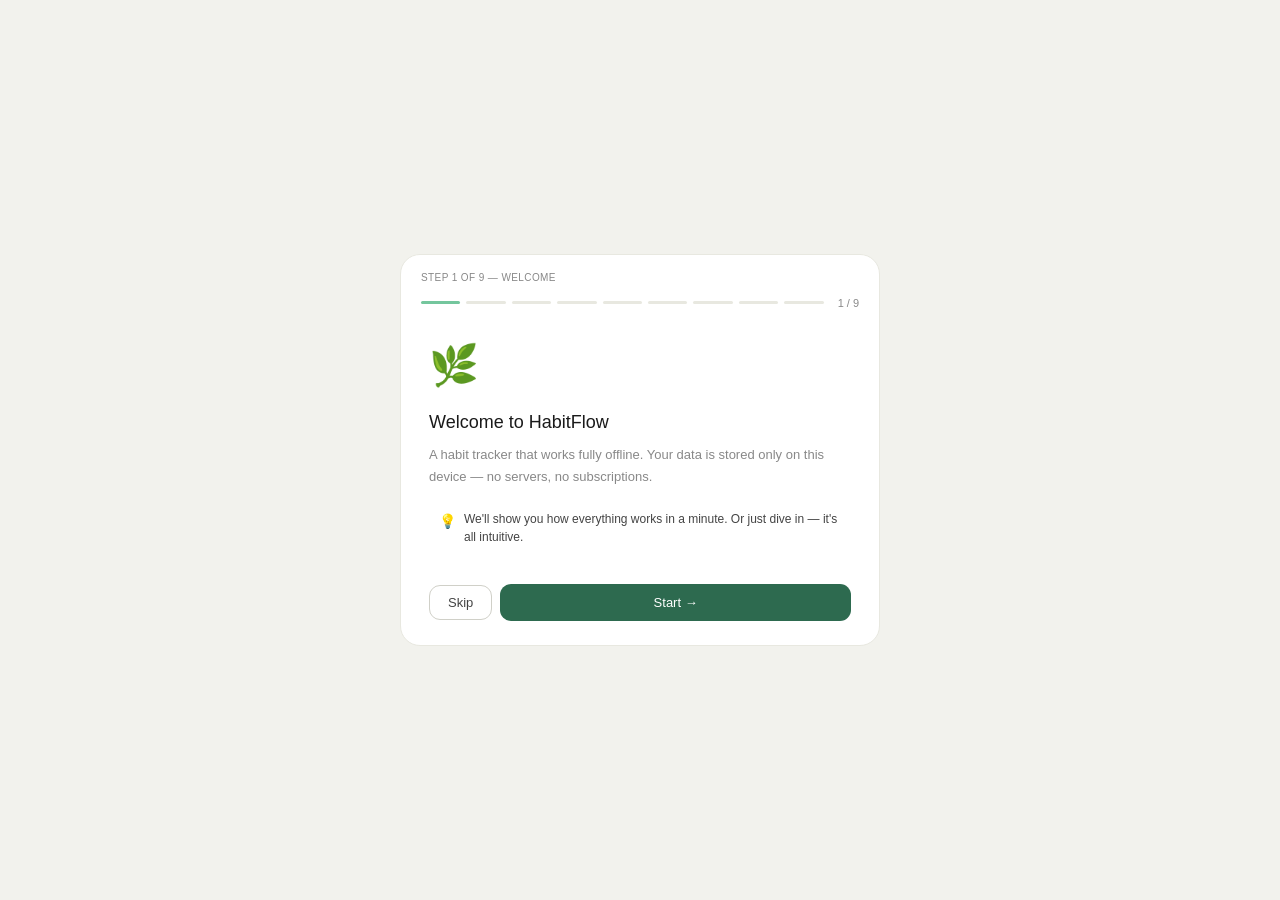
==== commit f245ef93: "feat(notes): habit notes — add 💬 button on done cards + history accordion After marking a habit done" ====
--- a/index.html
+++ b/index.html
@@ -435,6 +435,11 @@
        id="slipModal"></div>
 </div>
 
+<div class="overlay" id="commentOverlay" onclick="closeComment(event)">
+  <div class="modal" onclick="event.stopPropagation()"
+       id="commentModal"></div>
+</div>
+
 <div class="overlay" id="guideOverlay" onclick="closeGuide(event)">
   <div class="modal guide-modal" onclick="event.stopPropagation()">
     <div class="guide-modal-head">
--- a/css/style.css
+++ b/css/style.css
@@ -1516,6 +1516,98 @@
   border-color: rgba(255,255,255,.55);
 }
 
+.hcard-back-btns {
+  display: flex;
+  flex-direction: column;
+  align-items: center;
+  gap: 5px;
+  flex-shrink: 0;
+}
+
+.hcard-back-comment {
+  font-size: 15px;
+  background: none;
+  border: 0.5px solid rgba(255,255,255,.25);
+  border-radius: var(--r-md);
+  padding: 3px 8px;
+  cursor: pointer;
+  color: rgba(255,255,255,.7);
+  transition: color .15s, border-color .15s;
+  line-height: 1.4;
+}
+
+.hcard-back-comment:hover {
+  color: white;
+  border-color: rgba(255,255,255,.55);
+}
+
+.hcard-notes {
+  margin-top: 2px;
+}
+
+.hcard-notes-toggle {
+  width: 100%;
+  background: none;
+  border: none;
+  cursor: pointer;
+  font-size: 12px;
+  color: var(--text2);
+  padding: 5px 12px;
+  text-align: left;
+  display: flex;
+  align-items: center;
+  gap: 5px;
+  border-radius: var(--r-md);
+  transition: background .15s, color .15s;
+}
+
+.hcard-notes-toggle:hover {
+  background: var(--accent-bg);
+  color: var(--text1);
+}
+
+.hcard-notes-chevron {
+  margin-left: auto;
+  display: inline-block;
+  transition: transform .2s;
+}
+
+.hcard-notes.open .hcard-notes-chevron {
+  transform: rotate(180deg);
+}
+
+.hcard-notes-list {
+  display: none;
+  padding: 2px 12px 8px;
+}
+
+.hcard-notes.open .hcard-notes-list {
+  display: block;
+}
+
+.hcard-note-item {
+  display: flex;
+  gap: 10px;
+  padding: 5px 0;
+  border-bottom: 0.5px solid var(--border);
+  font-size: 12px;
+}
+
+.hcard-note-item:last-child {
+  border-bottom: none;
+}
+
+.hcard-note-date {
+  color: var(--text2);
+  flex-shrink: 0;
+  min-width: 75px;
+}
+
+.hcard-note-text {
+  color: var(--text1);
+  word-break: break-word;
+}
+
 /* в”Ђв”Ђ РЈС‚РёР»РёС‚С‹ в”Ђв”Ђв”Ђв”Ђв”Ђв”Ђв”Ђв”Ђв”Ђв”Ђв”Ђв”Ђв”Ђв”Ђв”Ђв”Ђв”Ђв”Ђв”Ђв”Ђв”Ђв”Ђв”Ђв”Ђв”Ђв”Ђв”Ђв”Ђв”Ђв”Ђв”Ђв”Ђ */
 .hidden { display: none !important; }
 .flex   { display: flex; }
@@ -2528,8 +2620,11 @@
   display: none;
   position: fixed;
   inset: 0;
-  z-index: 190;
+  z-index: 99;
   background: rgba(0,0,0,.15);
+  cursor: pointer;
+  touch-action: manipulation;
+  -webkit-tap-highlight-color: transparent;
 }
 .burger-overlay.open { display: block; }
 
